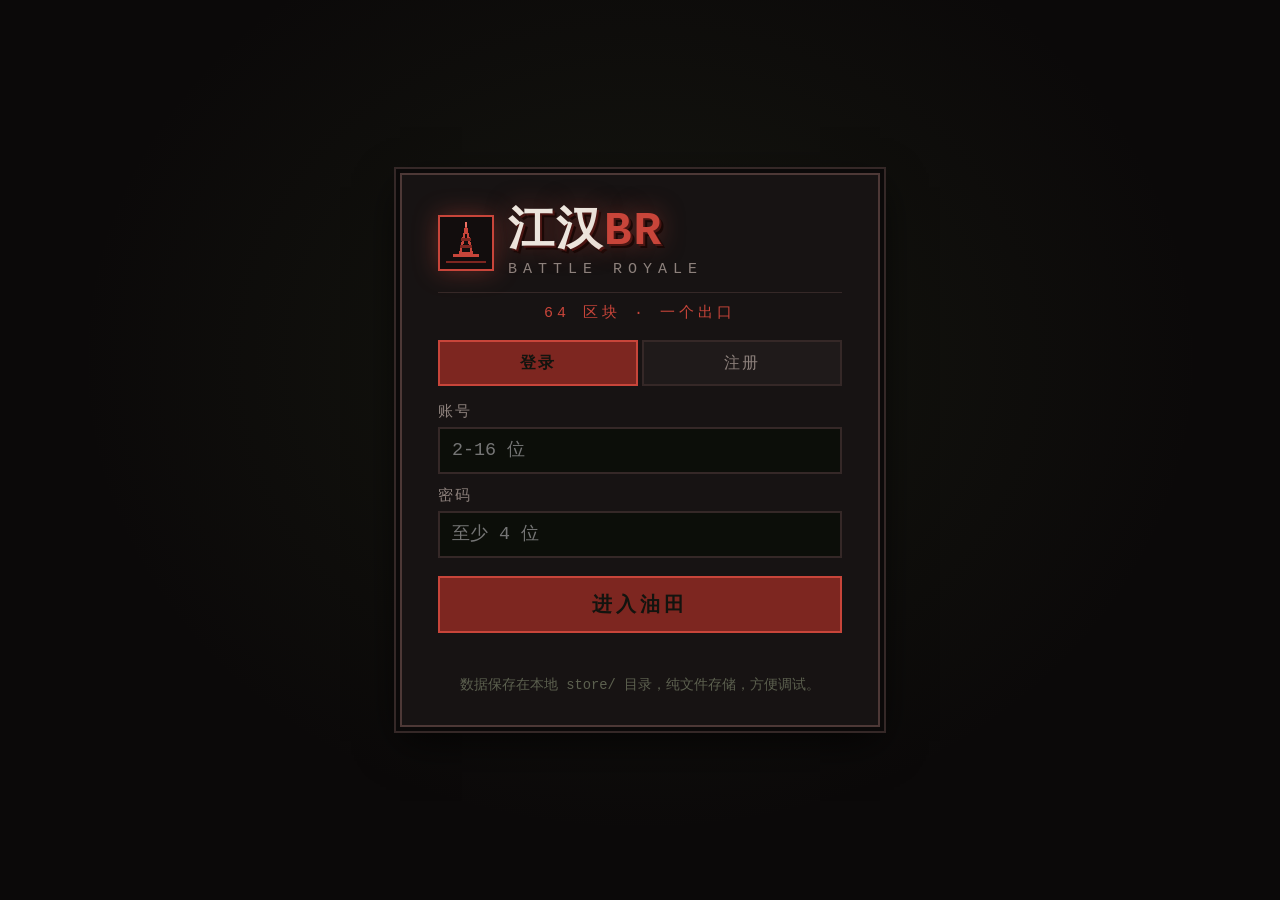
==== public/index.html @ f75feb5f "江汉BR — 网页多人生存游戏 复刻《大逃杀》设定的多人生存游戏，舞台是江汉油田。 64 个区块、137 件物品、80 条配方、53 个称号、20 种敌人。  - 零依赖 Node 后端（仅内置模块）" ====
<!DOCTYPE html>
<html lang="zh-CN">
<head>
<meta charset="utf-8">
<meta name="viewport" content="width=device-width, initial-scale=1, maximum-scale=1, viewport-fit=cover">
<title>江汉BR</title>
<link rel="icon" href="data:image/svg+xml,%3Csvg xmlns='http://www.w3.org/2000/svg' viewBox='0 0 16 16'%3E%3Crect width='16' height='16' fill='%230b0909'/%3E%3Crect x='4' y='4' width='8' height='8' fill='%23c8453a'/%3E%3C/svg%3E">
<link rel="stylesheet" href="style.css?v=20261019w">
</head>
<body>

<!-- ============ 登录 ============ -->
<div id="loginScreen" class="screen">
  <div class="login-box">
    <div class="logo">
      <div class="logo-mark">
        <svg viewBox="0 0 48 48" width="56" height="56" shape-rendering="crispEdges">
          <rect x="0" y="0" width="48" height="48" fill="#120d0d"/>
          <rect x="1" y="1" width="46" height="46" fill="none" stroke="#c8453a" stroke-width="2"/>
          <polygon points="24,10 19,33 29,33" fill="none" stroke="#c8453a" stroke-width="2"/>
          <rect x="20" y="20" width="8" height="2" fill="#7d2620"/>
          <rect x="19" y="26" width="10" height="2" fill="#7d2620"/>
          <rect x="13" y="33" width="22" height="3" fill="#c8453a"/>
          <rect x="23" y="6" width="2" height="4" fill="#ef7264"/>
          <rect x="7" y="39" width="34" height="2" fill="#7d2620"/>
        </svg>
      </div>
      <div class="logo-text">
        <div class="logo-line1">江汉<span class="br">BR</span></div>
        <div class="logo-line2">BATTLE ROYALE</div>
      </div>
    </div>
    <div class="logo-sub">64 区块 · 一个出口</div>

    <div class="tabs">
      <button class="tab active" data-tab="login">登录</button>
      <button class="tab" data-tab="register">注册</button>
    </div>

    <div class="form">
      <label>账号</label>
      <input id="inUser" type="text" maxlength="16" autocomplete="username" placeholder="2-16 位">
      <label>密码</label>
      <input id="inPass" type="password" maxlength="32" autocomplete="current-password" placeholder="至少 4 位">
      <button id="btnAuth" class="btn primary big">进入油田</button>
      <div id="authMsg" class="msg"></div>
    </div>

    <div class="login-foot">
      数据保存在本地 store/ 目录，纯文件存储，方便调试。
    </div>
  </div>
</div>

<!-- ============ 等待开局 / 轮次结束 ============ -->
<div id="waitScreen" class="screen hidden">
  <div class="wait-box">
    <div class="wait-title" id="waitTitle">等待开局</div>
    <div class="wait-sub" id="waitSub"></div>
    <div class="wait-body" id="waitBody"></div>
    <div class="wait-actions" id="waitActions"></div>
  </div>
</div>

<!-- ============ 游戏 ============ -->
<div id="gameScreen" class="screen hidden">
  <header class="topbar">
    <div class="brand">江汉<span class="br">BR</span></div>
    <div class="topstat">
      <span class="round-pill" id="roundPill"><i class="dot"></i><b id="tRound">R0</b> <span id="tLeft">--:--</span></span>
      <span class="weather-pill" id="weatherPill">☀ 晴</span>
      <span class="gold-pill" id="tGold">¥100</span>
      <span>回合 <b id="tTurn">0</b></span>
      <span>击杀 <b id="tKills">0</b></span>
      <span id="tUser" class="dim"></span>
      <button id="btnLogout" class="btn tiny">登出</button>
    </div>
  </header>

  <main class="layout">
    <!-- ========== 左栏：人物 ========== -->
    <aside class="col-left">
      <div class="card">
        <div class="card-title">状态 <span class="lv-badge" id="lvBadge">Lv.1</span> <span id="invTag" class="inv-tag hidden">无敌</span></div>
        <div class="hero-card">
          <div class="hero-stage" id="heroStage"><span class="hs-face" id="heroFace">正常</span></div>
          <div class="hero-meta">
            <div class="vital">
              <div class="vital-label"><span>生命</span><span id="hpTxt">0/0</span></div>
              <div class="bar"><div id="hpBar" class="bar-fill hp"></div></div>
            </div>
            <div class="vital">
              <div class="vital-label"><span>精力</span><span id="epTxt">0/0</span></div>
              <div class="bar"><div id="epBar" class="bar-fill ep"></div></div>
            </div>
            <div class="lv-row">
              <span class="lv-label">经验</span>
              <div class="lv-bar"><div id="lvExpBar"></div></div>
              <span class="lv-txt" id="lvExpTxt">0/40</span>
            </div>
          </div>
        </div>
        <div class="combat-grid">
          <div class="combat-cell"><span>攻击</span><b id="cAtk">0</b></div>
          <div class="combat-cell"><span>防御</span><b id="cDef">0</b></div>
          <div class="combat-cell"><span>命中</span><b id="cHit">0%</b></div>
          <div class="combat-cell"><span>暴击</span><b id="cCrit">0%</b></div>
        </div>
        <div class="wpn-strip">
          <span class="wpn-name" id="wpnName">空手</span>
          <div class="wpn-bar"><div id="wpnDurBar"></div></div>
          <span class="wpn-dur" id="wpnDurTxt">—</span>
          <button id="btnMod" class="btn tiny">改装</button>
        </div>
        <div class="mini-row">
          <span class="host-link" id="hostLink" data-tip="hostages">随行 <b id="hostVal">0</b></span>
          <span>金币 <b id="goldVal">0</b></span>
        </div>
        <div class="status-row">
          <span class="status-tag" id="statusTag">正常</span>
          <span class="status-left" id="statusLeft"></span>
          <span class="status-desc" id="statusDesc"></span>
        </div>
      </div>

      <div class="card">
        <div class="card-title">属性</div>
        <div id="attrList" class="attr-list"></div>
      </div>

      <div class="card">
        <div class="card-title">装备</div>
        <div id="equipList" class="equip-list"></div>
        <div class="equip-foot" id="equipFoot"></div>
      </div>
    </aside>

    <!-- ========== 中栏：地图 ========== -->
    <section class="col-center">
      <div class="map-wrap">
        <canvas id="map" width="800" height="800"></canvas>
        <canvas id="wx" width="800" height="800"></canvas>
        <div id="mapTip" class="map-tip hidden"></div>
        <div id="bossMark" class="boss-mark hidden">BOSS</div>
      </div>
      <div class="zone-bar">
        <div class="zone-head">
          <span id="zRegion" class="region-tag">十号地</span>
          <span id="zName" class="zone-name">十号地</span>
          <span id="zShop" class="shop-tag hidden">商人</span>
          <span id="zSupply" class="supply-tag hidden">空投</span>
          <span id="zDanger" class="danger">危险 1</span>
        </div>
        <div id="zDesc" class="zone-desc"></div>
        <div class="zone-actions">
          <button id="btnExplore" class="btn">探索此地 <em>-3 精力</em></button>
          <button id="btnRest" class="btn">原地休息 <em>+精力 / 有风险</em></button>
          <button id="btnShop" class="btn hidden">商店</button>
          <button id="btnNpc" class="btn hidden">交谈</button>
        </div>
      </div>
    </section>

    <!-- ========== 右栏：交互 ========== -->
    <aside class="col-right">
      <div class="card grow">
        <div class="card-title tabbed">
          <button class="ctab active" data-ctab="log">记录</button>
          <button class="ctab" data-ctab="chat">聊天</button>
          <button class="ctab" data-ctab="rank">排行</button>
        </div>
        <div id="paneLog" class="pane"><div id="logList" class="log-list"></div></div>
        <div id="paneChat" class="pane hidden">
          <div class="chat-tabs">
            <button class="chtab active" data-ch="public">公共</button>
            <button class="chtab" data-ch="zone">区块</button>
            <button class="chtab" data-ch="private">私聊</button>
          </div>
          <div id="chatList" class="chat-list"></div>
          <div class="chat-input">
            <input id="chatText" type="text" maxlength="200" placeholder="说点什么…（@玩家ID 私聊）">
            <button id="btnSend" class="btn tiny">发送</button>
          </div>
        </div>
        <div id="paneRank" class="pane hidden"><div id="rankList" class="rank-list"></div></div>
      </div>

      <div class="bottom-btns">
        <button id="btnBag" class="btn">背包 <em id="bagCount">0/32</em></button>
        <button id="btnCraft" class="btn craft-btn" data-tip="craft">合成<span class="craft-dot hidden" id="craftDot"></span></button>
        <button id="btnAch" class="btn">称号 <em id="achCount">0</em></button>
        <button id="btnTrade" class="btn">交易</button>
      </div>
    </aside>
  </main>
</div>

<!-- ============ 弹窗层 ============ -->
<div id="modal" class="modal hidden">
  <div id="modalBox" class="modal-box"></div>
</div>

<!-- 道具悬浮说明 -->
<div id="fxFlash"></div>
<div id="tip" class="tip hidden"></div>

<script src="pixel.js?v=20261019w"></script>
<script src="app.js?v=20261019w"></script>
</body>
</html>
---- public/style.css ----
:root {
  --bg: #0b0909;
  --bg2: #131010;
  --panel: #171313;
  --panel2: #1f1a1a;
  --line: #352827;
  --line2: #4d3836;
  --text: #e2ddd7;
  --dim: #8d817c;
  --accent: #c8453a;
  --accent2: #7d2620;
  --accent3: #ef7264;
  --hp: #c0392b;
  --ep: #4a7a9c;
  --good: #6fa84f;
  --bad: #e2604f;
  --warn: #d9714a;
}

* { box-sizing: border-box; margin: 0; padding: 0; }

html, body {
  height: 100%;
  background: var(--bg);
  color: var(--text);
  font-family: "Courier New", "SimHei", "Microsoft YaHei", monospace;
  font-size: clamp(17.3px, 1.232vw, 24px);
  overflow: hidden;
}

body {
  background-image:
    repeating-linear-gradient(0deg, rgba(255,255,255,0.018) 0 1px, transparent 1px 3px);
}

.hidden { display: none !important; }
.dim { color: var(--dim); }

/* ============ 登录 ============ */
.screen { position: fixed; inset: 0; }

#loginScreen {
  display: flex;
  align-items: center;
  justify-content: center;
  background:
    radial-gradient(ellipse at 50% 40%, rgba(90,110,60,0.13), transparent 62%),
    var(--bg);
}

.login-box {
  width: 440px;
  padding: 30px 32px 24px;
  background: var(--panel);
  border: 2px solid var(--line2);
  box-shadow: 0 0 0 4px var(--bg), 0 0 0 6px var(--line), 0 14px 40px rgba(0,0,0,0.7);
}

.logo { display: flex; align-items: center; gap: 14px; margin-bottom: 4px; }
.logo-mark { flex: 0 0 56px; line-height: 0; filter: drop-shadow(0 0 12px rgba(200,69,58,0.4)); }
.logo-text { flex: 1; min-width: 0; }
.logo-line1 {
  font-size: clamp(46px, 3.286vw, 64px); font-weight: 900; letter-spacing: 2px; line-height: 1.02;
  color: #ece5dd;
  text-shadow: 2px 2px 0 #4a1512, 4px 4px 0 #1a0806, 0 0 24px rgba(200,69,58,0.5);
}
.logo-line1 .br { color: var(--accent); }
.logo-line2 {
  font-size: clamp(13.8px, 0.986vw, 19px); letter-spacing: 5px; color: var(--dim); margin-top: 5px;
}
.logo-sub {
  font-size: clamp(13.8px, 0.986vw, 19px); letter-spacing: 3px; color: var(--accent); margin: 14px 0 18px;
  border-top: 1px solid var(--line); padding-top: 10px; text-align: center;
}
.brand .br { color: var(--accent); }

.tabs { display: flex; gap: 4px; margin-bottom: 16px; }
.tab {
  flex: 1; padding: 8px; background: var(--panel2); color: var(--dim);
  border: 2px solid var(--line); cursor: pointer; font-family: inherit; font-size: clamp(16.1px, 1.150vw, 22px);
  letter-spacing: 2px;
}
.tab.active { background: var(--accent2); color: #12140f; border-color: var(--accent); font-weight: bold; }

.form label {
  display: block; font-size: clamp(14.4px, 1.027vw, 20px); color: var(--dim); margin: 10px 0 5px; letter-spacing: 2px;
}
.form input {
  width: 100%; padding: 9px 10px; background: #0c0e09; color: var(--text);
  border: 2px solid var(--line); font-family: inherit; font-size: clamp(17.3px, 1.232vw, 24px); outline: none;
}
.form input:focus { border-color: var(--accent); }

.msg { min-height: 18px; font-size: clamp(15px, 1.068vw, 21px); margin-top: 10px; color: var(--bad); }
.msg.ok { color: var(--good); }

.login-foot {
  margin-top: 14px; font-size: clamp(13.8px, 0.986vw, 19px); color: #5c604f; text-align: center; line-height: 1.6;
}

/* ============ 按钮 ============ */
.btn {
  padding: 7px 12px;
  background: var(--panel2);
  color: var(--text);
  border: 2px solid var(--line2);
  font-family: inherit; font-size: clamp(16.1px, 1.150vw, 22px); cursor: pointer;
  letter-spacing: 1px;
  transition: none;
  position: relative;
}
.btn:hover:not(:disabled) { background: var(--line); border-color: var(--accent); color: #fff; }
.btn:active:not(:disabled) { transform: translate(1px, 1px); }
.btn:disabled { opacity: 0.35; cursor: not-allowed; }
.btn em { font-style: normal; font-size: clamp(13.8px, 0.986vw, 19px); color: var(--dim); margin-left: 4px; }
.btn.primary { background: var(--accent2); border-color: var(--accent); color: #12140f; font-weight: bold; }
.btn.primary:hover:not(:disabled) { background: var(--accent); color: #12140f; }
.btn.big { width: 100%; padding: 11px; margin-top: 18px; font-size: clamp(18.4px, 1.314vw, 26px); letter-spacing: 3px; }
.btn.tiny { padding: 3px 8px; font-size: clamp(14.4px, 1.027vw, 20px); }
.btn.danger { border-color: #6b2f22; color: #d98b76; }
.btn.danger:hover:not(:disabled) { background: #4a2018; border-color: var(--bad); }

/* ============ 主界面 ============ */
#gameScreen { display: flex; flex-direction: column; }

.topbar {
  height: 42px; flex: 0 0 42px;
  display: flex; align-items: center; justify-content: space-between;
  padding: 0 14px;
  background: var(--panel);
  border-bottom: 2px solid var(--line);
}
.brand { font-size: clamp(18.4px, 1.314vw, 26px); letter-spacing: 4px; color: var(--accent); font-weight: bold; }
.brand span { color: var(--dim); font-size: clamp(14.4px, 1.027vw, 20px); letter-spacing: 2px; }
.topstat { display: flex; align-items: center; gap: 16px; font-size: clamp(15px, 1.068vw, 21px); color: var(--dim); }
.topstat b { color: var(--text); }

.layout {
  flex: 1; display: flex; gap: 12px; padding: 12px; overflow: hidden;
  min-height: 0; justify-content: center;
}

/* 地图 */
.col-map { display: flex; flex-direction: column; gap: 10px; min-width: 0; }
.map-wrap { position: relative; }
#map {
  display: block;
  width: min(640px, calc(100vh - 210px));
  height: min(640px, calc(100vh - 210px));
  image-rendering: pixelated;
  border: 2px solid var(--line2);
  background: #0a0c07;
  cursor: crosshair;
  box-shadow: 0 0 0 3px var(--bg), 0 0 0 5px var(--line);
}

.map-tip {
  position: absolute; pointer-events: none;
  background: #0a0c07; border: 1px solid var(--accent);
  padding: 3px 7px; font-size: clamp(14.4px, 1.027vw, 20px); color: var(--accent);
  white-space: nowrap; z-index: 5;
}

.zone-bar {
  background: var(--panel); border: 2px solid var(--line); padding: 10px 12px;
  max-width: 640px;
}
.zone-head { display: flex; align-items: center; gap: 10px; }
.region-tag {
  font-size: clamp(13.8px, 0.986vw, 19px); padding: 2px 7px; background: var(--line); color: var(--text);
  letter-spacing: 1px;
}
.zone-name { font-size: clamp(19.5px, 1.396vw, 27px); font-weight: bold; letter-spacing: 2px; color: var(--accent); }
.danger { margin-left: auto; font-size: clamp(14.4px, 1.027vw, 20px); color: var(--bad); letter-spacing: 1px; }
.zone-desc { font-size: clamp(15px, 1.068vw, 21px); color: var(--dim); line-height: 1.7; margin: 8px 0 10px; }
.zone-actions { display: flex; gap: 8px; }

/* 右栏 */
.col-char {
  flex: 0 0 412px; min-width: 360px; max-width: 412px;
  display: flex; flex-direction: column; gap: 8px;
  overflow-y: auto;
}

.card {
  background: var(--panel); border: 2px solid var(--line); padding: 9px 11px;
}
.card.grow { flex: 1; min-height: 100px; display: flex; flex-direction: column; }
.card-title {
  font-size: clamp(14.4px, 1.027vw, 20px); letter-spacing: 3px; color: var(--accent2);
  border-bottom: 1px dashed var(--line); padding-bottom: 5px; margin-bottom: 8px;
}

.vital { margin-bottom: 7px; }
.vital-label { display: flex; justify-content: space-between; font-size: clamp(14.4px, 1.027vw, 20px); color: var(--dim); margin-bottom: 3px; }
.bar { height: 12px; background: #0a0c07; border: 1px solid var(--line); position: relative; }
.bar-fill { height: 100%; width: 0%; transition: width 0.18s steps(6); }
.bar-fill.hp { background: repeating-linear-gradient(90deg, var(--hp) 0 6px, #8c3123 6px 8px); }
.bar-fill.ep { background: repeating-linear-gradient(90deg, var(--ep) 0 6px, #2d5f7a 6px 8px); }

.mini-row { display: flex; gap: 16px; font-size: clamp(14.4px, 1.027vw, 20px); color: var(--dim); margin-top: 6px; }
.mini-row b { color: var(--text); }

.attr-list { display: flex; flex-direction: column; gap: 5px; }
.attr-row { display: flex; align-items: center; gap: 8px; font-size: clamp(15px, 1.068vw, 21px); }
.attr-name { width: 34px; color: var(--dim); }
.attr-num { width: 30px; text-align: right; color: var(--accent); font-weight: bold; }
.attr-track { flex: 1; height: 6px; background: #0a0c07; border: 1px solid var(--line); }
.attr-fill { height: 100%; background: var(--good); width: 0%; }
.attr-row.maxed .attr-fill { background: var(--accent); }
.attr-row.maxed .attr-num { color: var(--accent); text-shadow: 0 0 6px rgba(212,163,64,0.6); }
.attr-buff { font-size: clamp(13.8px, 0.986vw, 19px); color: var(--good); width: 26px; }

.hint { font-size: clamp(13.8px, 0.986vw, 19px); color: #5c604f; margin-top: 8px; line-height: 1.5; }

.equip-list { display: grid; grid-template-columns: 1fr 1fr; gap: 4px; }
.equip-slot {
  display: flex; justify-content: space-between; font-size: clamp(14.4px, 1.027vw, 20px);
  padding: 3px 6px; background: var(--panel2); border: 1px solid var(--line);
  color: var(--dim); cursor: pointer;
}
.equip-slot:hover { border-color: var(--accent2); }
.equip-slot.filled { color: var(--text); }
.equip-slot b { color: var(--accent); font-weight: normal; }

.log-list { flex: 1; overflow-y: auto; font-size: clamp(15px, 1.068vw, 21px); line-height: 1.65; }
.log-item { padding: 2px 0; border-bottom: 1px dotted #262b20; color: #a9a49c; }
.log-item.good { color: var(--good); }
.log-item.bad { color: var(--bad); }
.log-item.warn { color: var(--warn); }
.log-item.sys { color: var(--accent3); }
.log-item.move { color: #b9c0b2; }
.log-item.flavor { color: #8f948a; font-style: italic; }

.bottom-btns { display: flex; gap: 8px; }
.bottom-btns .btn { flex: 1; padding: 10px; }

/* ============ 弹窗 ============ */
.modal {
  position: fixed; inset: 0; z-index: 100;
  background: rgba(5,7,4,0.55);
  /* 垂直位置由 openModal 算一次 margin-top 定死（视觉居中），
     内容变高时盒子只往下长、不重排，双击才不会点空 */
  display: flex; align-items: flex-start; justify-content: center;
  padding: 0 20px 24px;
  overflow-y: auto;
}
.modal-box {
  background: var(--panel);
  border: 2px solid var(--line2);
  box-shadow: 0 0 0 4px var(--bg), 0 0 0 6px var(--line), 0 18px 50px rgba(0,0,0,0.85);
  width: 100%; max-width: 560px; max-height: 88vh;
  display: flex; flex-direction: column;
}
.modal-box.wide { max-width: 760px; }
.modal-box.mid { max-width: 660px; }

.m-head {
  padding: 12px 16px; border-bottom: 2px solid var(--line);
  display: flex; align-items: center; justify-content: space-between;
  background: var(--panel2);
}
.m-title { font-size: clamp(18.4px, 1.314vw, 26px); letter-spacing: 3px; color: var(--accent); font-weight: bold; }
.m-close { background: none; border: none; color: var(--dim); font-size: clamp(24.2px, 1.725vw, 34px); cursor: pointer; font-family: inherit; line-height: 1; }
.m-close:hover { color: var(--bad); }

.m-body { padding: 12px 14px; overflow-y: auto; }
.m-foot { padding: 12px 16px; border-top: 2px solid var(--line); display: flex; gap: 8px; flex-wrap: wrap; }
.m-foot .btn { flex: 1; min-width: 100px; }

/* 遭遇 */
.enc-name { font-size: clamp(21.8px, 1.561vw, 30px); color: var(--bad); letter-spacing: 2px; margin-bottom: 4px; }
.enc-meta { font-size: clamp(14.4px, 1.027vw, 20px); color: var(--dim); margin-bottom: 12px; }
.enc-text { font-size: clamp(16.1px, 1.150vw, 22px); line-height: 1.85; color: var(--text); margin-bottom: 14px; }
.enc-stats { display: flex; gap: 18px; font-size: clamp(15px, 1.068vw, 21px); color: var(--dim); margin-bottom: 14px; }
.enc-stats b { color: var(--text); }
.enc-foe { font-size: clamp(14.4px, 1.027vw, 20px); color: var(--dim); margin: -8px 0 12px; }
.enc-foe b { color: var(--warn); font-weight: normal; }

/* 战斗 */
.battle-grid { display: grid; grid-template-columns: 1fr 1fr; gap: 12px; margin-bottom: 14px; }
.fighter { background: #0a0c07; border: 1px solid var(--line); padding: 10px; }
.fighter-name { font-size: clamp(16.1px, 1.150vw, 22px); color: var(--accent); margin-bottom: 6px; letter-spacing: 1px; }
.fighter-name.enemy { color: var(--bad); }
.battle-log {
  height: 130px; overflow-y: auto; background: #0a0c07; border: 1px solid var(--line);
  padding: 8px 10px; font-size: clamp(15px, 1.068vw, 21px); line-height: 1.75; margin-bottom: 14px;
}
.battle-log div { color: var(--dim); }
.battle-log div:last-child { color: var(--text); }

/* 背包 */
.bag-head { display: flex; align-items: center; gap: 12px; flex-wrap: wrap; font-size: clamp(15px, 1.068vw, 21px); color: var(--dim); margin-bottom: 10px; }
.bag-head > span:nth-child(2) { flex: 1; min-width: 0; }
.bag-head .btn { flex: 0 0 auto; }
.bag-grid { display: grid; grid-template-columns: repeat(auto-fill, minmax(118px, 1fr)); gap: 6px; }
.bag-cell {
  background: #0a0c07; border: 1px solid var(--line); padding: 6px 7px;
  min-height: 58px; cursor: pointer; position: relative; overflow: hidden;
}
.bag-cell:hover { border-color: var(--accent); background: #14170f; }
.bag-cell .cn { font-size: clamp(15px, 1.068vw, 21px); color: var(--text); line-height: 1.35; }
.bag-cell .cc { position: absolute; right: 4px; bottom: 3px; font-size: clamp(13.8px, 0.986vw, 19px); color: var(--accent); }
.bag-cell .cs { position: absolute; left: 4px; bottom: 3px; font-size: clamp(12.6px, 0.904vw, 18px); color: #5c604f; }
.bag-cell.rar5 { border-color: #8a6a20; }
.bag-cell.rar5 .cn { color: var(--accent); }
.bag-cell.empty {
  background: #0c0e09; border-color: #232820; cursor: default;
}
.bag-cell.empty:hover { border-color: #232820; background: #0c0e09; }

/* 可升级提示：背包里比身上那件强的武器/防具，右上角闪绿点 */
.bag-cell .up-dot {
  position: absolute; top: 4px; right: 4px; width: 11px; height: 11px;
  border-radius: 50%; background: #7ce04f;
  border: 1px solid #c8f0a8;
  box-shadow: 0 0 7px #6fd04a, 0 0 14px rgba(111,208,74,0.55);
  animation: upBlink 1.1s ease-in-out infinite;
  pointer-events: none; z-index: 2;
}
@keyframes upBlink {
  0%, 100% { opacity: 1; transform: scale(1); }
  50% { opacity: 0.25; transform: scale(0.75); }
}

/* 道具详情里的「实际效果」：换算成当前血量/属性下的真实增减 */
.item-real {
  margin: 6px 0 2px; padding: 6px 8px;
  background: #0d1008; border: 1px solid var(--line); border-left: 3px solid var(--good);
  font-size: clamp(14.4px, 1.027vw, 20px); line-height: 1.5;
}
.item-real .ir-head { color: #8fbf6a; letter-spacing: 2px; margin-bottom: 4px; }
.item-real span { display: block; color: var(--text); }
.item-real b { font-weight: normal; }
.item-real b.up, .item-real em.up { color: var(--good); }
.item-real b.down, .item-real em.down { color: var(--bad); }
.item-real b.flat, .item-real em.flat { color: var(--dim); }
.item-real em { font-style: normal; margin-left: 6px; }
.item-real i { font-style: normal; color: var(--warn); margin-left: 6px; }

.item-detail { margin-top: 10px; padding: 8px 10px; background: #0a0c07; border: 1px solid var(--line); font-size: clamp(15px, 1.068vw, 21px); line-height: 1.6; }
/* 详情区必须预留固定高度：不预留的话，第一次点击让弹窗变高、居中的弹窗整体上移，
   第二下就点到别的格子上了——这就是「双击装备/使用没反应」的真凶 */
#itemDetail { min-height: 0; }
.item-hint {
  height: 120px; display: flex; align-items: center; justify-content: center;
  color: #6f7568; letter-spacing: 2px;
  font-size: clamp(14.4px, 1.027vw, 20px);
  border: 1px dashed #2a3024;
}
.item-detail .t { color: var(--accent); font-size: clamp(17.3px, 1.232vw, 24px); margin-bottom: 6px; letter-spacing: 1px; }
.item-detail .d { color: var(--dim); margin-bottom: 8px; }
.item-actions { display: flex; gap: 6px; flex-wrap: wrap; margin-top: 8px; }

/* 合成 */
.recipe {
  display: flex; align-items: center; gap: 10px; padding: 9px 10px;
  background: #0a0c07; border: 1px solid var(--line); margin-bottom: 6px;
}
.recipe:hover { border-color: var(--line2); }
.recipe .rname { font-size: clamp(15.5px, 1.109vw, 22px); color: var(--text); width: 120px; flex: 0 0 120px; }
.recipe .rmat { flex: 1; font-size: clamp(14.4px, 1.027vw, 20px); color: var(--dim); line-height: 1.5; }
.recipe .rmat span.miss { color: var(--bad); }
.recipe .rmat span.have { color: var(--good); }
.recipe .rrate { font-size: clamp(14.4px, 1.027vw, 20px); width: 52px; text-align: right; color: var(--accent); }
.recipe .btn { padding: 4px 9px; font-size: clamp(14.4px, 1.027vw, 20px); }
.cat-tabs { display: flex; gap: 4px; flex-wrap: wrap; margin-bottom: 10px; }
.cat-tab { padding: 4px 10px; font-size: clamp(14.4px, 1.027vw, 20px); background: var(--panel2); border: 1px solid var(--line); color: var(--dim); cursor: pointer; font-family: inherit; }
.cat-tab.active { background: var(--accent2); color: #12140f; border-color: var(--accent); }

/* 死亡 */
.dead-title { font-size: clamp(32.2px, 2.300vw, 45px); letter-spacing: 8px; color: var(--bad); text-align: center; margin: 10px 0 18px; text-shadow: 3px 3px 0 #000; }
.dead-text { font-size: clamp(16.1px, 1.150vw, 22px); line-height: 2; color: var(--dim); text-align: center; margin-bottom: 20px; }
.dead-stats { display: flex; justify-content: center; gap: 26px; font-size: clamp(15px, 1.068vw, 21px); color: var(--dim); margin-bottom: 20px; }
.dead-stats b { color: var(--accent); font-size: clamp(21.8px, 1.561vw, 30px); display: block; text-align: center; }

/* 提示 */
.toast {
  position: fixed; left: 50%; bottom: 40px; transform: translateX(-50%);
  background: #0a0c07; border: 2px solid var(--accent); color: var(--accent);
  padding: 9px 20px; font-size: clamp(15.5px, 1.109vw, 22px); z-index: 200; letter-spacing: 1px;
  animation: toastIn 0.15s ease-out;
  max-width: 80vw; text-align: center;
}
@keyframes toastIn { from { opacity: 0; transform: translate(-50%, 8px); } to { opacity: 1; transform: translate(-50%, 0); } }

/* 滚动条 */
::-webkit-scrollbar { width: 8px; height: 8px; }
::-webkit-scrollbar-track { background: #0a0c07; }
::-webkit-scrollbar-thumb { background: var(--line); }
::-webkit-scrollbar-thumb:hover { background: var(--line2); }

@media (max-width: 1100px) {
  .layout { flex-direction: column; overflow-y: auto; }
  .col-char { max-width: none; }
  #map { width: 100%; height: auto; }
}

/* ============ 等待 / 结算界面 ============ */
.wait-box {
  width: 520px; max-width: 92vw;
  margin: auto; padding: 30px;
  background: var(--panel); border: 2px solid var(--line2);
  box-shadow: 0 0 0 4px var(--bg), 0 0 0 6px var(--line), 0 18px 50px rgba(0,0,0,0.8);
}
#waitScreen { display: flex; align-items: center; justify-content: center; background: radial-gradient(ellipse at 50% 40%, rgba(90,110,60,0.13), transparent 62%), var(--bg); }
.wait-title { font-size: clamp(26.5px, 1.889vw, 37px); letter-spacing: 6px; color: var(--accent); text-align: center; margin-bottom: 10px; }
.wait-sub { font-size: clamp(15px, 1.068vw, 21px); color: var(--dim); text-align: center; line-height: 1.8; margin-bottom: 20px; }
.wait-body { font-size: clamp(16.1px, 1.150vw, 22px); line-height: 1.9; color: var(--text); margin-bottom: 22px; }
.wait-actions { display: flex; gap: 10px; flex-wrap: wrap; }
.wait-actions .btn { flex: 1; min-width: 140px; padding: 11px; }

/* ============ 顶栏扩展 ============ */
.round-pill, .gold-pill {
  padding: 2px 9px; border: 1px solid var(--line2); font-size: clamp(14.4px, 1.027vw, 20px);
  display: inline-flex; align-items: center; gap: 5px;
}
.round-pill .dot { width: 7px; height: 7px; background: var(--good); display: inline-block; }
.round-pill.ext .dot { background: var(--accent); animation: blink 1s infinite; }
.round-pill.ended .dot { background: var(--bad); }
@keyframes blink { 50% { opacity: 0.25; } }
.gold-pill { color: var(--accent); border-color: var(--accent2); font-weight: bold; letter-spacing: 1px; }

/* ============ 区块标签 ============ */
.shop-tag {
  font-size: clamp(13.8px, 0.986vw, 19px); padding: 2px 7px; background: #2d3a22; color: #a8c98a;
  border: 1px solid #4a5f38; letter-spacing: 1px;
}
.inv-tag {
  font-size: clamp(13.8px, 0.986vw, 19px); padding: 1px 6px; background: #1d2f3d; color: #6fa8d6;
  border: 1px solid #2d5f7a; margin-left: 8px; letter-spacing: 1px;
}

/* ============ 卡片内 tab ============ */
.card-title.tabbed {
  display: flex; gap: 2px; border-bottom: 1px dashed var(--line);
  padding-bottom: 0; margin-bottom: 8px;
}
.ctab {
  background: none; border: none; color: var(--dim); font-family: inherit;
  font-size: clamp(14.4px, 1.027vw, 20px); letter-spacing: 2px; padding: 4px 9px; cursor: pointer;
  border-bottom: 2px solid transparent;
}
.ctab.active { color: var(--accent); border-bottom-color: var(--accent); }
.pane { flex: 1; min-height: 0; display: flex; flex-direction: column; }

/* ============ 聊天 ============ */
.chat-tabs { display: flex; gap: 3px; margin-bottom: 6px; }
.chtab {
  flex: 1; background: var(--panel2); border: 1px solid var(--line); color: var(--dim);
  font-family: inherit; font-size: clamp(13.8px, 0.986vw, 19px); padding: 3px; cursor: pointer; letter-spacing: 1px;
}
.chtab.active { background: var(--accent2); color: #12140f; border-color: var(--accent); font-weight: bold; }
.chat-list { flex: 1; overflow-y: auto; font-size: clamp(15px, 1.068vw, 21px); line-height: 1.6; min-height: 60px; }
.chat-line { padding: 2px 0; border-bottom: 1px dotted #22261c; word-break: break-all; }
.chat-line .who { color: var(--accent); }
.chat-line.mine .who { color: var(--good); }
.chat-line.sys { color: var(--accent2); font-style: italic; }
.chat-line.gm { color: #c98ad6; }
.chat-line.death { color: var(--bad); }
.chat-line.win { color: var(--accent); font-weight: bold; }
.chat-line .pv { color: #6fa8d6; font-size: clamp(13.8px, 0.986vw, 19px); }
.chat-input { display: flex; gap: 4px; margin-top: 6px; }
.chat-input input {
  flex: 1; background: #0a0c07; border: 1px solid var(--line); color: var(--text);
  font-family: inherit; font-size: clamp(15px, 1.068vw, 21px); padding: 5px 7px; outline: none;
}
.chat-input input:focus { border-color: var(--accent); }

/* ============ 排行 ============ */
.rank-list { flex: 1; overflow-y: auto; font-size: clamp(15px, 1.068vw, 21px); }
.rank-row {
  display: flex; align-items: center; gap: 7px; padding: 4px 2px;
  border-bottom: 1px dotted #22261c;
}
.rank-row .no { width: 18px; flex: 0 0 18px; color: var(--dim); }
/* 历史榜的 #轮次 有两个字符，18px 装不下会压到名字上 */
.rank-row .no.hist { width: auto; flex: 0 0 auto; min-width: 42px; }
.rank-row .nm { flex: 1; color: var(--text); }
.rank-row .kd { color: var(--accent); font-size: clamp(14.4px, 1.027vw, 20px); }
.rank-row.me { background: #1c2118; }
/* 出局的玩家压暗，但不划名字 —— 死了的高杀玩家照样可能是 MVP，划线像在否定战绩 */
.rank-row.out .nm { color: #8a8a76; }
.rank-row.out .nm::after {
  content: ' 出局'; font-size: 0.78em; color: #6a6a58; letter-spacing: 1px;
}

/* ============ BOSS 标记 ============ */
.boss-mark {
  position: absolute; left: 4px; top: 4px;
  background: #4a1a14; border: 1px solid var(--bad); color: #e88a72;
  font-size: clamp(13.8px, 0.986vw, 19px); padding: 1px 6px; letter-spacing: 2px;
  animation: blink 1.6s infinite;
}

/* ============ 商店 ============ */
.shop-grid { display: grid; grid-template-columns: 1fr 1fr; gap: 6px; }
.shop-item {
  display: flex; align-items: center; gap: 8px; padding: 8px 10px;
  background: #0a0c07; border: 1px solid var(--line);
}
.shop-item:hover { border-color: var(--line2); }
.shop-item .si-name { flex: 1; font-size: clamp(15.5px, 1.109vw, 22px); }
.shop-item .si-price { color: var(--accent); font-size: clamp(15px, 1.068vw, 21px); width: 56px; text-align: right; }
.shop-item button { padding: 3px 9px; font-size: clamp(14.4px, 1.027vw, 20px); }
.shop-bar {
  display: flex; justify-content: space-between; align-items: center;
  padding: 8px 10px; background: var(--panel2); border: 1px solid var(--line); margin-bottom: 10px;
  font-size: clamp(15px, 1.068vw, 21px);
}
.shop-bar b { color: var(--accent); font-size: clamp(18.4px, 1.314vw, 26px); }

/* ============ 交易 ============ */
.trade-cols { display: grid; grid-template-columns: 1fr 1fr; gap: 10px; }
.trade-col { background: #0a0c07; border: 1px solid var(--line); padding: 8px; }
.trade-col h4 { font-size: clamp(14.4px, 1.027vw, 20px); color: var(--accent2); letter-spacing: 2px; margin-bottom: 6px; font-weight: normal; }
.trade-pick { max-height: 150px; overflow-y: auto; font-size: clamp(15px, 1.068vw, 21px); }
.trade-pick div { padding: 2px 4px; cursor: pointer; display: flex; justify-content: space-between; }
.trade-pick div:hover { background: #14170f; }
.trade-pick div.on { background: #2a3220; color: var(--accent); }
.trade-sum { font-size: clamp(14.4px, 1.027vw, 20px); color: var(--dim); margin-top: 6px; line-height: 1.6; }

/* ============ 成就 ============ */
.ach-grid { display: grid; grid-template-columns: repeat(auto-fill, minmax(150px, 1fr)); gap: 8px; }
.ach-cat {
  display: flex; align-items: center; justify-content: space-between;
  margin: 14px 0 8px; padding-bottom: 4px;
  border-bottom: 1px solid var(--line);
  font-size: clamp(15.5px, 1.109vw, 22px); color: var(--accent); letter-spacing: 3px;
}
.ach-cat:first-of-type { margin-top: 4px; }
.ach-cat em { font-style: normal; font-size: clamp(13.8px, 0.986vw, 19px); color: var(--dim); letter-spacing: 1px; }
.ach-item {
  background: #0a0c07; border: 1px solid var(--line); padding: 10px;
  display: flex; gap: 9px; align-items: flex-start; opacity: 0.45;
}
.ach-item.on { opacity: 1; border-color: var(--accent2); }
.ach-icon {
  width: 30px; height: 30px; flex: 0 0 30px; display: flex; align-items: center; justify-content: center;
  background: var(--panel2); border: 1px solid var(--line2); font-size: clamp(18.4px, 1.314vw, 26px); color: var(--dim);
}
.ach-item.on .ach-icon { color: #12140f; background: var(--accent); border-color: var(--accent); font-weight: bold; }
.ach-name { font-size: clamp(15.5px, 1.109vw, 22px); color: var(--text); letter-spacing: 1px; }
.ach-item.on .ach-name { color: var(--accent); }
.ach-desc { font-size: clamp(13.8px, 0.986vw, 19px); color: var(--dim); line-height: 1.5; margin-top: 3px; }
.ach-hint { font-size: clamp(13.8px, 0.986vw, 19px); color: #5c604f; margin-top: 4px; }

/* ============ 首页称号 ============ */
.title-show { display: flex; flex-wrap: wrap; gap: 5px; justify-content: center; margin-top: 8px; }
.title-chip {
  font-size: clamp(13.8px, 0.986vw, 19px); padding: 2px 7px; background: #2a2410; color: var(--accent);
  border: 1px solid var(--accent2); letter-spacing: 1px;
}

/* ============ 状态 ============ */
.status-row {
  display: flex; align-items: center; gap: 7px; margin-top: 7px;
  padding-top: 7px; border-top: 1px dashed var(--line); font-size: clamp(14.4px, 1.027vw, 20px);
}
.status-tag {
  padding: 1px 8px; border: 1px solid var(--line2); letter-spacing: 1px;
  color: var(--dim); background: #0a0c07; white-space: nowrap;
}
.status-tag.on { border-color: currentColor; }
.status-left { color: var(--dim); font-size: clamp(13.8px, 0.986vw, 19px); white-space: nowrap; }
.status-desc { color: #5c604f; font-size: clamp(13.8px, 0.986vw, 19px); overflow: hidden; text-overflow: ellipsis; white-space: nowrap; }

/* 药丸选择 */
.pill-row { display: flex; gap: 14px; justify-content: center; margin: 18px 0 8px; }
.pill-btn {
  width: 110px; height: 110px; border-radius: 50%; border: 3px solid;
  display: flex; flex-direction: column; align-items: center; justify-content: center;
  cursor: pointer; font-family: inherit; background: #0a0c07; gap: 4px;
}
.pill-btn.red { border-color: #8c3123; color: #d98b76; }
.pill-btn.red:hover { background: #2a1210; border-color: #c0563f; box-shadow: 0 0 18px rgba(192,86,63,0.35); }
.pill-btn.blue { border-color: #2d5f7a; color: #6fa8d6; }
.pill-btn.blue:hover { background: #10202a; border-color: #3b7ea1; box-shadow: 0 0 18px rgba(59,126,161,0.35); }
.pill-btn b { font-size: clamp(18.4px, 1.314vw, 26px); letter-spacing: 2px; }
.pill-btn span { font-size: clamp(13.8px, 0.986vw, 19px); opacity: 0.7; }

.quiz-q { font-size: clamp(17.3px, 1.232vw, 24px); color: var(--text); line-height: 1.8; margin: 14px 0; }
.quiz-opts { display: flex; flex-direction: column; gap: 7px; }
.quiz-opt {
  padding: 10px 14px; background: #0a0c07; border: 2px solid var(--line);
  color: var(--text); font-family: inherit; font-size: clamp(16.1px, 1.150vw, 22px); cursor: pointer; text-align: left;
}
.quiz-opt:hover { border-color: var(--accent); background: #14170f; }
.quiz-opt b { color: var(--accent); margin-right: 10px; }

.effect-list { display: flex; flex-direction: column; gap: 6px; margin: 14px 0; }
.effect-row {
  display: flex; justify-content: space-between; padding: 8px 12px;
  background: #0a0c07; border: 1px solid var(--line); font-size: clamp(16.1px, 1.150vw, 22px);
}
.effect-row.up { border-color: #3f5a2c; color: var(--good); }
.effect-row.down { border-color: #6b2f22; color: var(--bad); }

/* 胜利 */
.win-title {
  font-size: clamp(32.2px, 2.300vw, 45px); letter-spacing: 8px; color: var(--accent); text-align: center;
  margin: 8px 0 16px; text-shadow: 3px 3px 0 #000;
}
.win-text { font-size: clamp(16.1px, 1.150vw, 22px); line-height: 2; color: var(--text); text-align: center; margin-bottom: 18px; }

/* ============ 战斗数值 ============ */
.combat-grid {
  display: grid; grid-template-columns: repeat(4, 1fr); gap: 4px; margin: 8px 0 6px;
}
.combat-cell {
  background: #0a0c07; border: 1px solid var(--line);
  padding: 4px 2px; text-align: center; line-height: 1.25;
}
.combat-cell span { display: block; font-size: clamp(13.2px, 0.945vw, 18px); color: var(--dim); letter-spacing: 1px; }
.combat-cell b { font-size: clamp(17.3px, 1.232vw, 24px); color: var(--accent); font-weight: bold; }
.combat-cell.hi b { color: var(--good); }
.combat-cell.low b { color: var(--bad); }

/* 属性行右侧效果 */
.attr-effect {
  width: 58px; flex: 0 0 58px; text-align: right;
  font-size: clamp(13.8px, 0.986vw, 19px); color: #7d8a6c; white-space: nowrap; overflow: hidden;
}
.attr-num.up { color: var(--good); }
.attr-num.down { color: var(--bad); }

/* 装备合计 */
.equip-foot {
  margin-top: 7px; padding-top: 6px; border-top: 1px dashed var(--line);
  font-size: clamp(13.8px, 0.986vw, 19px); color: var(--dim);
  display: flex; justify-content: space-between; gap: 8px;
}
.equip-foot b { color: var(--accent); }

/* ============ 道具悬浮说明 ============ */
.tip {
  position: fixed; z-index: 400; pointer-events: none;
  background: #0b0e08; border: 1px solid var(--accent2);
  padding: 10px 12px; width: max-content; max-width: 300px;
  font-size: clamp(15px, 1.068vw, 21px); line-height: 1.65; color: var(--text);
  overflow-wrap: anywhere; word-break: break-word;
  box-shadow: 0 0 0 1px #000, 0 8px 26px rgba(0,0,0,0.85);
}
.tip-name {
  font-size: clamp(16.1px, 1.150vw, 22px); color: var(--accent); letter-spacing: 1px;
  display: flex; align-items: baseline; gap: 6px; margin-bottom: 4px;
}
.tip-type {
  font-size: clamp(13.2px, 0.945vw, 18px); color: var(--dim); border: 1px solid var(--line);
  padding: 0 5px; letter-spacing: 1px;
}
.tip-desc { color: #9a9a86; font-size: clamp(14.4px, 1.027vw, 20px); line-height: 1.6; margin-bottom: 7px; }
.tip-sep { border-top: 1px dashed #2b3026; margin: 7px 0; }
.tip-row { display: flex; justify-content: space-between; gap: 14px; font-size: clamp(15px, 1.068vw, 21px); }
.tip-row span:first-child { color: var(--dim); }
.tip-row b { font-weight: normal; color: var(--text); }
.tip-cmp { font-size: clamp(13.8px, 0.986vw, 19px); margin-left: 6px; }
.tip-cmp.up { color: var(--good); }
.tip-cmp.down { color: var(--bad); }
.tip-cmp.same { color: #5c604f; }
.tip-cur { font-size: clamp(13.8px, 0.986vw, 19px); color: #6b7262; margin-top: 3px; }
.tip-note { font-size: clamp(13.8px, 0.986vw, 19px); color: var(--accent2); margin-top: 6px; line-height: 1.6; }
.tip-use { font-size: clamp(13.8px, 0.986vw, 19px); color: #7d8a6c; margin-top: 5px; line-height: 1.6; }
.tip-warn { font-size: clamp(13.8px, 0.986vw, 19px); color: var(--bad); margin-top: 5px; }

/* ============ 武器耐久条 ============ */
.wpn-strip {
  display: flex; align-items: center; gap: 7px; margin-top: 7px;
  font-size: clamp(14.4px, 1.027vw, 20px);
}
.wpn-name { color: var(--text); max-width: 92px; overflow: hidden; white-space: nowrap; text-overflow: ellipsis; }
.wpn-bar { flex: 1; height: 6px; background: #0a0c07; border: 1px solid var(--line); }
.wpn-bar > div { height: 100%; width: 100%; background: var(--good); }
.wpn-bar > div.mid { background: var(--accent); }
.wpn-bar > div.low { background: var(--bad); }
.wpn-dur { color: var(--dim); font-size: clamp(13.8px, 0.986vw, 19px); width: 44px; text-align: right; }
.wpn-strip .btn { padding: 2px 7px; font-size: clamp(13.8px, 0.986vw, 19px); }

/* ============ NPC ============ */
.npc-head { display: flex; align-items: baseline; gap: 10px; margin-bottom: 6px; }
.npc-name { font-size: clamp(21.8px, 1.561vw, 30px); color: var(--accent); letter-spacing: 2px; }
.npc-title { font-size: clamp(14.4px, 1.027vw, 20px); color: var(--dim); }
.favor-wrap { display: flex; align-items: center; gap: 8px; margin: 10px 0 14px; font-size: clamp(14.4px, 1.027vw, 20px); color: var(--dim); }
.favor-bar { flex: 1; height: 8px; background: #0a0c07; border: 1px solid var(--line); }
.favor-bar > div { height: 100%; background: linear-gradient(90deg, var(--accent2), var(--accent)); }
.npc-log {
  max-height: 180px; overflow-y: auto; background: #0a0c07;
  border: 1px solid var(--line); padding: 8px 11px;
  font-size: clamp(15px, 1.068vw, 21px); line-height: 1.8; margin-bottom: 12px;
}
.npc-log div { color: var(--dim); padding: 2px 0; }
.npc-log div:last-child { color: var(--text); }
.npc-acts { display: flex; gap: 7px; flex-wrap: wrap; }
.npc-acts .btn { flex: 1; min-width: 96px; }
.npc-shop { margin-top: 12px; }
.npc-shop h4 { font-size: clamp(14.4px, 1.027vw, 20px); color: var(--accent2); letter-spacing: 2px; margin-bottom: 6px; font-weight: normal; }

/* ============ 改装 ============ */
.mod-grid { display: grid; grid-template-columns: repeat(3, 1fr); gap: 8px; margin: 12px 0; }
.mod-slot {
  background: #0a0c07; border: 1px solid var(--line); padding: 9px 8px;
  text-align: center; min-height: 74px;
}
.mod-slot.filled { border-color: var(--accent2); }
.mod-slot .ms-label { font-size: clamp(13.8px, 0.986vw, 19px); color: var(--dim); letter-spacing: 1px; }
.mod-slot .ms-name { font-size: clamp(15px, 1.068vw, 21px); color: var(--accent); margin: 5px 0 4px; }
.mod-slot .ms-name.empty { color: #5c604f; }
.mod-slot button { padding: 1px 7px; font-size: clamp(13.8px, 0.986vw, 19px); }
.mod-avail { display: flex; flex-direction: column; gap: 5px; }
.mod-avail .recipe { margin: 0; }

/* ============ 移动端 ============ */
html { -webkit-tap-highlight-color: transparent; }
body { touch-action: manipulation; }
#map { touch-action: manipulation; }

@media (max-width: 768px) {
  html, body { height: auto; overflow: visible; }
  body { font-size: clamp(16.1px, 1.150vw, 22px); overflow-y: auto; }
  #gameScreen {
    position: static; height: auto; min-height: 100vh;
    display: flex; flex-direction: column;
  }

  .topbar { height: 38px; flex: 0 0 38px; padding: 0 8px; position: sticky; top: 0; z-index: 30; }
  .brand { font-size: clamp(16.1px, 1.150vw, 22px); letter-spacing: 2px; }
  .brand span { display: none; }
  .topstat { gap: 7px; font-size: clamp(14.4px, 1.027vw, 20px); }
  .topstat > span:not(.round-pill):not(.gold-pill) { display: none; }
  .round-pill, .gold-pill { padding: 1px 6px; font-size: clamp(13.8px, 0.986vw, 19px); }
  .btn.tiny { padding: 3px 7px; font-size: clamp(13.8px, 0.986vw, 19px); }

  .layout {
    flex-direction: column; padding: 6px; gap: 6px;
    overflow: visible; min-height: 0;
  }
  .col-map { width: 100%; min-width: 0; flex: 0 0 auto; }
  .map-wrap { width: 100%; flex: none; }
  #map {
    width: 100% !important; height: auto !important;
    aspect-ratio: 1 / 1;
    flex: none;
  }
  .zone-bar { max-width: none; padding: 8px 10px; }
  .zone-name { font-size: clamp(17.3px, 1.232vw, 24px); }
  .zone-desc { font-size: clamp(14.4px, 1.027vw, 20px); margin: 6px 0 8px; line-height: 1.6; }
  .zone-actions { flex-wrap: wrap; gap: 5px; }
  .zone-actions .btn { flex: 1 1 45%; padding: 10px 6px; font-size: clamp(15px, 1.068vw, 21px); }

  .col-char {
    flex: none; width: 100%; max-width: none; min-width: 0;
    overflow: visible;
  }
  .card { padding: 8px 10px; }
  .card.grow { min-height: 220px; }
  .combat-grid { gap: 3px; margin: 7px 0 5px; }
  .combat-cell b { font-size: clamp(16.1px, 1.150vw, 22px); }
  .attr-effect { width: 52px; flex: 0 0 52px; font-size: clamp(13.8px, 0.986vw, 19px); }

  .bottom-btns {
    position: sticky; bottom: 0; z-index: 12;
    background: var(--bg); padding: 6px 0 8px;
    border-top: 1px solid var(--line);
  }
  .bottom-btns .btn { padding: 11px 4px; font-size: clamp(15px, 1.068vw, 21px); }

  .modal { padding: 0; align-items: flex-end; }
  .modal-box {
    max-width: none; width: 100%; max-height: 92vh;
    border-left: none; border-right: none; border-bottom: none;
    box-shadow: 0 -8px 30px rgba(0,0,0,0.8);
  }
  .modal-box.wide, .modal-box.mid { max-width: none; }
  .m-head { padding: 10px 14px; }
  .m-title { font-size: clamp(17.3px, 1.232vw, 24px); }
  .m-body { padding: 12px; }
  .m-foot { padding: 10px 12px; }
  .m-foot .btn { min-width: 44%; padding: 10px 8px; }

  .tip { max-width: 230px; font-size: clamp(14.4px, 1.027vw, 20px); padding: 8px 10px; }

  .login-box, .wait-box { width: 92vw; max-width: 92vw; padding: 22px 18px; }
  .logo-line1 { font-size: clamp(28.7px, 2.054vw, 40px); letter-spacing: 6px; }

  .shop-grid { grid-template-columns: 1fr; }
  .trade-cols { grid-template-columns: 1fr; }
  .trade-pick { max-height: 110px; }
  .bag-grid { grid-template-columns: repeat(auto-fill, minmax(80px, 1fr)); gap: 4px; }
  .bag-cell { min-height: 52px; padding: 5px; }
  .bag-cell .cn { font-size: clamp(14.4px, 1.027vw, 20px); }
  .ach-grid { grid-template-columns: 1fr 1fr; gap: 6px; }
  .ach-item { padding: 8px; gap: 7px; }
  .ach-icon { width: 26px; height: 26px; flex: 0 0 26px; font-size: clamp(16.1px, 1.150vw, 22px); }
  .mod-grid { grid-template-columns: 1fr 1fr 1fr; gap: 5px; }
  .mod-slot { padding: 7px 5px; min-height: 66px; }
  .recipe { flex-wrap: wrap; gap: 6px; }
  .recipe .rname { width: 100%; flex: none; }
  .battle-grid { gap: 8px; }
  .battle-log { height: 110px; }
  .pill-btn { width: 92px; height: 92px; }
  .pill-btn b { font-size: clamp(16.1px, 1.150vw, 22px); }
  .quiz-opt { padding: 12px; font-size: clamp(16.1px, 1.150vw, 22px); }
  .npc-log { max-height: 130px; }
  .npc-acts .btn { min-width: 40%; }
}

@media (max-width: 420px) {
  .combat-cell span { font-size: clamp(12.6px, 0.904vw, 18px); }
  .combat-cell b { font-size: clamp(15px, 1.068vw, 21px); }
  .ach-grid { grid-template-columns: 1fr; }
  .bag-grid { grid-template-columns: repeat(auto-fill, minmax(72px, 1fr)); }
}

/* ============ 等级 ============ */
.lv-badge {
  display: inline-block; margin-left: 6px; padding: 1px 8px;
  font-size: clamp(12.6px, 0.904vw, 18px); letter-spacing: 1px; font-weight: bold;
  color: #12100f; background: var(--accent); border: 1px solid var(--accent3);
}
.lv-row { display: flex; align-items: center; gap: 7px; margin-top: 6px; font-size: clamp(12.6px, 0.904vw, 18px); }
.lv-label { color: var(--dim); }
.lv-bar { flex: 1; height: 6px; background: #0a0808; border: 1px solid var(--line); }
.lv-bar > div { height: 100%; width: 0%; background: linear-gradient(90deg, var(--accent2), var(--accent)); transition: width 0.2s; }
.lv-txt { color: var(--dim); font-size: clamp(12.1px, 0.862vw, 17px); width: 58px; text-align: right; }

/* ============ 自动战斗 ============ */
.auto-row {
  display: flex; align-items: center; gap: 10px; flex-wrap: wrap;
  margin-bottom: 10px; padding: 8px 11px;
  background: #0a0808; border: 1px solid var(--line);
}
.auto-row label { display: flex; align-items: center; gap: 6px; cursor: pointer; font-size: clamp(14.4px, 1.027vw, 20px); color: var(--text); }
.auto-row input[type=checkbox] { width: 16px; height: 16px; accent-color: var(--accent); cursor: pointer; }
.auto-hint { font-size: clamp(13.2px, 0.945vw, 18px); color: var(--dim); }
.auto-hint.on { color: var(--accent3); }

/* ============ 背包分类 ============ */
.bag-cats { display: flex; gap: 4px; flex-wrap: wrap; margin-bottom: 9px; }
.bag-cat {
  padding: 4px 11px; font-size: clamp(13.2px, 0.945vw, 18px); background: var(--panel2);
  border: 1px solid var(--line); color: var(--dim); cursor: pointer; font-family: inherit;
}
.bag-cat:hover { border-color: var(--line2); color: var(--text); }
.bag-cat.active { background: var(--accent2); border-color: var(--accent); color: #f0e8e2; font-weight: bold; }
.bag-cat em { font-style: normal; font-size: clamp(11.5px, 0.821vw, 16px); opacity: 0.75; margin-left: 3px; }

/* 装备槽耐久 */
.equip-slot .dur { font-size: clamp(11.5px, 0.821vw, 16px); color: var(--dim); margin-left: 4px; }
.equip-slot .dur.low { color: var(--bad); }
.equip-slot .dur.mid { color: var(--warn); }

/* ============ 像素美术 ============ */
img.px-art, img.px-item { image-rendering: pixelated; -ms-interpolation-mode: nearest-neighbor; display: block; }
.enc-body { display: flex; gap: 16px; align-items: stretch; }
.enc-info { flex: 1; min-width: 0; }
.enc-art {
  flex: 0 0 156px; min-height: 200px;
  background: radial-gradient(ellipse at 50% 70%, #1a1210, #0a0808 70%);
  border: 1px solid var(--line);
  display: flex; align-items: flex-end; justify-content: center;
  padding-bottom: 6px; overflow: hidden;
  /* 不要跟着右侧长文案一起拉高：立绘多高框就多高，上面不留大片空白 */
  align-self: center;
}
.enc-art img { filter: drop-shadow(0 0 10px rgba(200,69,58,0.25)); }

.battle-art { display: flex; justify-content: space-around; align-items: flex-end; margin-bottom: 10px; }
.battle-art .ba-side { display: flex; flex-direction: column; align-items: center; gap: 4px; }
.battle-art .ba-name { font-size: clamp(13.8px, 0.986vw, 19px); color: var(--dim); }
.battle-art .ba-name.enemy { color: var(--bad); }

.npc-art { display: flex; gap: 14px; margin-bottom: 12px; }
.npc-art .npc-face {
  flex: 0 0 110px; height: 150px; background: radial-gradient(ellipse at 50% 70%, #1a1210, #0a0808 70%);
  border: 1px solid var(--line); display: flex; align-items: flex-end; justify-content: center; padding-bottom: 6px;
}
.npc-art .npc-main { flex: 1; min-width: 0; }

/* 主角形象 */
.hero-card { display: flex; gap: 12px; align-items: flex-start; }
.hero-stage {
  flex: 0 0 108px; height: 144px;
  background: radial-gradient(ellipse at 50% 72%, #1c1412, #0a0808 72%);
  border: 1px solid var(--line); position: relative;
  display: flex; align-items: flex-end; justify-content: center; padding-bottom: 5px;
}
.hero-stage .hs-face {
  position: absolute; top: 5px; left: 6px; font-size: clamp(12.1px, 0.862vw, 17px); color: var(--dim);
  letter-spacing: 1px; padding: 1px 6px; border: 1px solid var(--line); background: #0a0808;
}
.hero-meta { flex: 1; min-width: 0; }

/* 物品图标 */
.bag-cell .ico { float: left; margin-right: 6px; margin-top: -2px; }
.shop-item .ico { flex: 0 0 auto; }
.tip-ico { float: left; margin-right: 9px; margin-top: 1px; }
.tip-head { display: flex; gap: 9px; align-items: flex-start; }
.tip-head .th-txt { flex: 1; min-width: 0; }
.recipe .ico { flex: 0 0 auto; }

/* 战斗立绘 */
.fighter { display: flex; flex-direction: column; align-items: center; }
.fighter-art { height: auto; width: 100%; display: flex; align-items: flex-end; justify-content: center; margin-bottom: 5px; }
.fighter-art img { filter: drop-shadow(0 0 8px rgba(200,69,58,0.22)); }
.fighter-name, .fighter .vital, .fighter .bar, .fighter .mini-row { width: 100%; }

/* 主角卡布局 */
.hero-meta .vital { margin-bottom: 6px; }
.hero-meta .combat-grid { margin: 7px 0 5px; }
.hero-meta .combat-cell { padding: 3px 1px; }
.hero-meta .combat-cell b { font-size: clamp(16.1px, 1.150vw, 22px); }
.hero-meta .combat-cell span { font-size: clamp(11.5px, 0.821vw, 16px); }

/* 背包格子内布局（带图标） */
.bag-cell .bc-inner { display: flex; gap: 5px; align-items: flex-start; }
.bag-cell .bc-txt { flex: 1; min-width: 0; }
.bag-cell .cn { font-size: clamp(13.2px, 0.945vw, 18px); line-height: 1.25; word-break: break-all; }
.bag-cell { min-height: 62px; }

/* 列表行图标尺寸微调 */
.recipe .ico { width: 24px; height: 24px; }
.shop-item .ico { width: 26px; height: 26px; }
.recipe .rname { flex: 0 0 108px; }

/* 登录页字号与尺寸再放大 */
.login-box { width: 480px; padding: 34px 36px 28px; }
.login-box .form label { font-size: clamp(15px, 1.068vw, 21px); letter-spacing: 2px; margin: 12px 0 6px; }
.login-box .form input { padding: 11px 12px; font-size: clamp(18.4px, 1.314vw, 26px); }
.login-box .btn.big { padding: 13px; font-size: clamp(19.5px, 1.396vw, 27px); letter-spacing: 4px; }
.login-box .tab { padding: 10px; font-size: clamp(16.1px, 1.150vw, 22px); }
.login-foot { font-size: clamp(13.8px, 0.986vw, 19px); }
.logo-line2 { font-size: clamp(15px, 1.068vw, 21px); letter-spacing: 6px; }
.logo-sub { font-size: clamp(15px, 1.068vw, 21px); letter-spacing: 4px; }

@media (max-width: 768px) {
  .login-box { width: 92vw; padding: 26px 22px 22px; }
  .logo-line1 { font-size: clamp(36.8px, 2.629vw, 51px); }
  .login-box .form input { font-size: clamp(18.4px, 1.314vw, 26px); }
}

/* ============ 批量使用滑块 ============ */
.qty-row {
  flex: 0 0 100%;
  display: flex; align-items: center; gap: 10px;
  margin-top: 8px; padding: 6px 10px;
  background: #0a0808; border: 1px solid var(--line);
}
.qty-label { font-size: clamp(13.8px, 0.986vw, 19px); color: var(--dim); white-space: nowrap; letter-spacing: 1px; }
.qty-range {
  flex: 1; -webkit-appearance: none; appearance: none;
  height: 8px; background: #1a1212; border: 1px solid var(--line);
  outline: none; cursor: pointer;
}
.qty-range::-webkit-slider-thumb {
  -webkit-appearance: none; appearance: none;
  width: 18px; height: 18px; background: var(--accent);
  border: 2px solid var(--accent3); cursor: pointer;
}
.qty-range::-moz-range-thumb {
  width: 16px; height: 16px; background: var(--accent);
  border: 2px solid var(--accent3); cursor: pointer; border-radius: 0;
}
.qty-range::-moz-range-track { height: 8px; background: #1a1212; }
.qty-val {
  font-size: clamp(18.4px, 1.314vw, 26px); color: var(--accent); font-weight: bold;
  min-width: 28px; text-align: center;
}
.qty-row .btn { white-space: nowrap; }

/* 丢弃行：红色滑块，和「使用」区分开 */
.qty-drop { background: #120a0a; border-color: #4a2420; }
.qty-drop .qty-range { background: #241414; border-color: #4a2420; }
.qty-drop .qty-val { color: var(--bad); }
.qty-drop .btn.tiny { padding: 4px 8px; font-size: clamp(13.8px, 0.986vw, 19px); }

/* 背包网格限高，保证详情区始终可见 */
/* 高度必须留够：点格子后详情面板要在同一屏内出现，
   否则会触发滚动、把双击的第二下甩到别的元素上（双击装备/使用的老 bug 就是这个） */
.bag-grid { max-height: 200px; overflow-y: auto; padding-right: 4px; align-content: start; }
.item-detail { position: relative; }

/* ============================================================
   三栏布局（重做）
   左：人物（状态/属性/装备）  中：地图  右：交互（记录/聊天/排行）
   ============================================================ */
.layout {
  flex: 1; display: flex; gap: 12px; padding: 12px;
  overflow: hidden; min-height: 0; justify-content: flex-start;
}
.col-left {
  flex: 0 0 300px; min-width: 280px;
  display: flex; flex-direction: column; gap: 10px;
  overflow-y: auto; overflow-x: hidden;
}
.col-center {
  flex: 1; min-width: 0;
  display: flex; flex-direction: column; gap: 10px;
  align-items: center; justify-content: flex-start;
}
.col-right {
  flex: 0 0 340px; min-width: 300px;
  display: flex; flex-direction: column; gap: 10px;
  min-height: 0;
}

/* 地图自适应中栏宽度 */
.map-wrap { position: relative; width: 100%; max-width: 672px; }
#map {
  display: block; width: 100% !important; height: auto !important;
  aspect-ratio: 1 / 1;
  image-rendering: pixelated;
  border: 2px solid var(--line2);
  background: #0a0808;
  cursor: crosshair;
  box-shadow: 0 0 0 3px var(--bg), 0 0 0 5px var(--line);
}
.zone-bar { width: 100%; max-width: 672px; }

/* 右栏交互区占满高度 */
.col-right .card.grow { flex: 1; min-height: 0; display: flex; flex-direction: column; }
.col-right .pane { flex: 1; min-height: 0; }
.col-right .log-list, .col-right .chat-list, .col-right .rank-list { flex: 1; min-height: 0; overflow-y: auto; }
.col-right .log-item { padding: 4px 0; line-height: 1.75; }

/* 左栏窄一些，微调内部 */
.col-left .hero-stage { flex: 0 0 116px; height: 156px; }
.col-left .hero-card { gap: 10px; }
.col-left .combat-cell b { font-size: clamp(17.3px, 1.232vw, 24px); }
.col-left .combat-cell span { font-size: clamp(11.5px, 0.821vw, 16px); }
.col-left .attr-effect { width: 54px; flex: 0 0 54px; font-size: clamp(12.1px, 0.862vw, 17px); }
.col-left .equip-list { grid-template-columns: 1fr; }
.col-left .equip-slot { padding: 4px 7px; }
.col-left .equip-slot { display: block; }
.col-left .equip-slot .es-top { display: flex; align-items: baseline; gap: 5px; min-width: 0; }
.col-left .equip-slot .es-key { flex: 0 0 auto; color: var(--dim); font-size: 0.82em; }
.col-left .equip-slot .es-name {
  flex: 1; min-width: 0; color: var(--accent);
  overflow: hidden; text-overflow: ellipsis; white-space: nowrap;
}
.col-left .equip-slot .es-sub {
  display: flex; gap: 7px; justify-content: flex-end; align-items: baseline;
  font-size: 0.76em; line-height: 1.25; margin-top: 1px;
}

/* 合成红点 */
.craft-btn { position: relative; }
.craft-dot {
  position: absolute; top: 4px; right: 6px;
  width: 9px; height: 9px; border-radius: 50%;
  background: var(--accent); box-shadow: 0 0 8px rgba(200,69,58,0.9);
}
.craft-dot.green { background: var(--good); box-shadow: 0 0 8px rgba(111,168,79,0.9); }
.craft-dot.hidden { display: none; }

/* 合成面板分类点 */
.cat-tab .cdot {
  display: inline-block; width: 7px; height: 7px; border-radius: 50%;
  margin-left: 5px; vertical-align: middle;
}
.cat-tab .cdot.red { background: var(--accent); box-shadow: 0 0 6px rgba(200,69,58,0.8); }
.cat-tab .cdot.green { background: var(--good); box-shadow: 0 0 6px rgba(111,168,79,0.8); }

/* 合成提示条 */
.craft-tip {
  display: flex; align-items: center; gap: 10px; flex-wrap: wrap;
  padding: 9px 12px; margin-bottom: 10px;
  background: #1a1210; border: 1px solid var(--accent2);
  font-size: clamp(14.4px, 1.027vw, 20px); line-height: 1.6;
}
.craft-tip .ct-txt { flex: 1; min-width: 180px; color: var(--text); }
.craft-tip .ct-txt b { color: var(--accent); }
.craft-tip .ct-txt .g { color: var(--good); }
.craft-tip .btn { padding: 4px 12px; font-size: clamp(13.8px, 0.986vw, 19px); white-space: nowrap; }

/* 响应式 */
@media (max-width: 1400px) {
  .col-left { flex: 0 0 276px; min-width: 260px; }
  .col-right { flex: 0 0 310px; min-width: 280px; }
}
@media (max-width: 1200px) {
  .col-left { flex: 0 0 260px; }
  .col-right { flex: 0 0 290px; }
}
@media (max-width: 1080px) {
  .layout { flex-wrap: wrap; overflow-y: auto; }
  .col-left { flex: 1 1 100%; flex-direction: row; overflow: visible; }
  .col-left .card { flex: 1; }
  .col-center { flex: 1 1 100%; order: -1; }
  .col-right { flex: 1 1 100%; min-height: 320px; }
}

/* ============ 天气 ============ */
.weather-pill {
  padding: 2px 9px; border: 1px solid var(--line2); font-size: clamp(13.8px, 0.986vw, 19px);
  letter-spacing: 1px; display: inline-flex; align-items: center; gap: 5px;
  cursor: default;
}
.weather-pill .wicon { font-size: clamp(16.1px, 1.150vw, 22px); }

/* 人质表情反馈 */
.hr-art { transition: opacity 0.25s; }
.hr-flash { animation: hrFlash 0.4s ease-out; }
@keyframes hrFlash {
  0% { opacity: 0.35; transform: translateY(3px); }
  100% { opacity: 1; transform: translateY(0); }
}

/* 空投标记 */
.supply-tag {
  font-size: clamp(12.6px, 0.904vw, 18px); padding: 2px 7px; background: #2a1f10; color: #e0a84a;
  border: 1px solid #6a4a1a; letter-spacing: 1px;
  animation: blink 1.6s infinite;
}

/* ============ 背包按类别着色 ============ */
.bag-cell.t-weapon    { background: rgba(200,69,58,0.15);   border: 1px dashed rgba(200,69,58,0.60); }
.bag-cell.t-armor     { background: rgba(90,130,170,0.15);  border: 1px dashed rgba(90,130,170,0.55); }
.bag-cell.t-bag       { background: rgba(150,110,60,0.15);  border: 1px dashed rgba(150,110,60,0.55); }
.bag-cell.t-med       { background: rgba(111,168,79,0.15);  border: 1px dashed rgba(111,168,79,0.55); }
.bag-cell.t-throwable { background: rgba(220,130,60,0.15);  border: 1px dashed rgba(220,130,60,0.60); }
.bag-cell.t-ammo      { background: rgba(200,170,80,0.15);  border: 1px dashed rgba(200,170,80,0.55); }
.bag-cell.t-material  { background: rgba(140,130,110,0.13); border: 1px dashed rgba(140,130,110,0.45); }
.bag-cell.t-buff      { background: rgba(150,100,180,0.15); border: 1px dashed rgba(150,100,180,0.55); }
.bag-cell.t-special   { background: rgba(200,160,60,0.16);  border: 1px dashed rgba(200,160,60,0.60); }

.bag-cell[data-id]:hover {
  border-style: solid;
  border-color: var(--accent3);
  filter: brightness(1.2);
}

/* 图例 */
.bag-legend {
  display: flex; flex-wrap: wrap; gap: 8px; margin-bottom: 8px;
  font-size: clamp(12.1px, 0.862vw, 17px); color: var(--dim);
}
.bag-legend span { display: inline-flex; align-items: center; gap: 4px; }
.bag-legend i {
  width: 9px; height: 9px; display: inline-block;
  border: 1px dashed;
}

/* ============ 七娃：暖光立绘 ============ */
.sw-art {
  flex: 0 0 150px; min-height: 200px;
  background: radial-gradient(ellipse at 50% 62%, #2a2010, #0a0808 72%);
  border-color: #5a4a20;
}

/* ============ 刘颖：整幅立绘当背景 ============ */
.ly-box { max-width: 470px !important; }
.ly-stage {
  position: relative; overflow: hidden;
  background: radial-gradient(ellipse at 50% 26%, #1c1216, #080606 72%);
}
.ly-portrait { display: block; width: 100%; max-width: 380px; margin: 0 auto; line-height: 0; }
.ly-portrait img { width: 100%; height: auto; display: block; }
.ly-overlay {
  position: relative; margin-top: -160px; padding: 0 20px 18px;
  background: linear-gradient(180deg,
    rgba(8,6,6,0) 0%,
    rgba(8,6,6,0.55) 18%,
    rgba(8,6,6,0.92) 42%,
    #080606 100%);
}
.ly-name {
  font-size: clamp(29.9px, 2.136vw, 42px); color: #ece2da; letter-spacing: 8px; text-align: center;
  margin-bottom: 4px; text-shadow: 0 0 20px rgba(200,60,70,0.65), 2px 2px 0 #1a0808;
}
.ly-meta { font-size: clamp(13.2px, 0.945vw, 18px); color: var(--dim); text-align: center; letter-spacing: 2px; margin-bottom: 12px; }
.ly-text { font-size: clamp(15px, 1.068vw, 21px); line-height: 1.85; color: var(--text); text-align: center; margin-bottom: 10px; }
.ly-ask {
  font-size: clamp(17.3px, 1.232vw, 24px); color: var(--accent3); text-align: center; letter-spacing: 2px;
  margin-bottom: 14px; text-shadow: 0 0 14px rgba(239,114,100,0.45);
}
.ly-overlay .pill-row { margin: 10px 0 4px; }

@media (max-width: 768px) {
  .ly-box { max-width: none !important; }
  .ly-overlay { margin-top: -110px; }
  .ly-name { font-size: clamp(23px, 1.643vw, 32px); letter-spacing: 4px; }
}

/* ============ 主角情绪背景 ============ */
.hero-stage.mood-good { background: radial-gradient(ellipse at 50% 72%, #18241a, #0a0808 72%); border-color: #3a4a2a; }
.hero-stage.mood-mid  { background: radial-gradient(ellipse at 50% 72%, #2a2414, #0a0808 72%); border-color: #5a4a20; }
.hero-stage.mood-bad  { background: radial-gradient(ellipse at 50% 72%, #2a1414, #0a0808 72%); border-color: #5a2020; }

/* ============ 日志分类标签 ============ */
.log-item .ltag {
  display: inline-block; font-size: clamp(11.5px, 0.821vw, 16px); padding: 0 5px; margin-right: 6px;
  border: 1px solid; letter-spacing: 1px; vertical-align: 1px;
  font-style: normal; opacity: 0.9;
}
.ltag.t-sys    { color: #8a8a80; border-color: #3a3a34; }
.ltag.t-story  { color: #c8a03a; border-color: #6a4a1a; }
.ltag.t-npc    { color: #6fa8d6; border-color: #2d5f7a; }
.ltag.t-battle { color: #e2604f; border-color: #6b2f22; }
.ltag.t-loot   { color: #6fa84f; border-color: #3f5a2c; }
.ltag.t-ach    { color: #d4a340; border-color: #7d2620; }

/* ============ 填满中间区域，不留黑边 ============ */
.layout { grid-template-columns: 320px 1fr 372px; }
.col-left { flex: 0 0 320px; min-width: 300px; }
.col-right { flex: 0 0 372px; min-width: 340px; }
.map-wrap { width: 100%; max-width: none; }
#map { width: 100% !important; height: auto !important; aspect-ratio: 1 / 1; }
.zone-bar { max-width: none; }

@media (max-width: 1500px) {
  .col-left { flex: 0 0 300px; min-width: 280px; }
  .col-right { flex: 0 0 344px; min-width: 320px; }
}

/* ============ 字号放大后的布局修正 ============ */

/* 左栏：允许内部滚动，不被父容器裁切 */
.col-left {
  min-height: 0;
  overflow-y: auto;
  overflow-x: hidden;
  padding-right: 2px;
}
.col-left .card { flex: 0 0 auto; }

/* 属性行：用 em 宽度跟着字号走，禁止换行 */
.attr-row { gap: 6px; }
.attr-name {
  width: auto; min-width: 2.8em; flex: 0 0 auto;
  white-space: nowrap;
}
.attr-num {
  width: auto; min-width: 2.2em; flex: 0 0 auto;
  text-align: right; white-space: nowrap;
}
.attr-track { flex: 1 1 40px; min-width: 36px; }
.attr-effect {
  width: auto; min-width: 4.4em; flex: 0 0 auto;
  white-space: nowrap; text-align: right;
}

/* 装备栏改两列，省高度 */
.col-left .equip-list { grid-template-columns: 1fr 1fr; gap: 4px; }
.col-left .equip-slot { padding: 3px 6px; }
/* 名字限宽交给 .es-name，别再把整行裁掉（弹药就被裁没了） */
.col-left .equip-slot .es-name { max-width: none; }

/* 地图：宽度取「中栏宽」和「可用高度」的较小值，保证不超屏 */
.map-wrap {
  width: min(100%, calc(100vh - 252px));
  margin: 0 auto;
}
.zone-bar {
  width: min(100%, calc(100vh - 252px));
  margin: 0 auto;
}

/* 战斗数值四格在窄栏里也别挤 */
.col-left .combat-cell { padding: 4px 1px; }
.col-left .combat-cell span { font-size: clamp(10px, 0.72vw, 12px); white-space: nowrap; }
.col-left .combat-cell b { font-size: clamp(14px, 1vw, 18px); }

/* ============ 矮屏紧凑模式（≤780px 高） ============ */
@media (max-height: 780px) {
  .col-left .card { padding: 7px 9px; }
  .col-left .card-title { margin-bottom: 5px; padding-bottom: 4px; }
  .col-left .hero-stage { flex: 0 0 88px; height: 118px; }
  .col-left .hero-card { gap: 8px; }
  .col-left .vital { margin-bottom: 5px; }
  .col-left .combat-grid { margin: 5px 0 4px; gap: 3px; }
  .col-left .combat-cell { padding: 3px 1px; }
  .col-left .wpn-strip { margin-top: 5px; }
  .col-left .mini-row { margin-top: 4px; }
  .col-left .status-row { margin-top: 5px; padding-top: 5px; }
  .col-left .attr-row { gap: 5px; }
  .col-left .attr-list { gap: 3px; }
  .col-left .equip-slot { padding: 2px 5px; }
  .col-left .equip-foot { margin-top: 5px; padding-top: 4px; }
  .zone-bar { padding: 7px 10px; }
  .zone-desc { margin: 5px 0 7px; }
  .zone-actions .btn { padding: 8px 6px; }
}

/* 左栏滚动条加粗一点，容易看见 */
.col-left::-webkit-scrollbar { width: 10px; }
.col-left::-webkit-scrollbar-thumb { background: var(--line2); }

/* ===== 矮屏背包紧凑模式：保证「使用 / 丢弃」按钮不用滚动就能看见 ===== */
@media (max-height: 760px) {
  .bag-grid { max-height: 132px; }
  .bag-legend { display: none; }
  .item-detail { line-height: 1.45; }
  .item-detail .d { margin-bottom: 4px; }
  .item-real { line-height: 1.35; padding: 4px 6px; }
  .item-real .ir-head { margin-bottom: 2px; }
  .qty-row { margin-top: 6px; padding: 4px 8px; }
}

/* ===== 键盘操作 ===== */
.kbd-focus {
  outline: 2px solid var(--accent3) !important;
  outline-offset: 2px;
  box-shadow: 0 0 0 4px rgba(239, 114, 100, 0.16);
}
.bag-cell.kbd-focus { border-color: var(--accent3); background: #17120f; }
.kbd-hint {
  position: fixed; left: 50%; bottom: 10px; transform: translateX(-50%);
  font-size: clamp(12.6px, 0.904vw, 18px); color: #6f7568; letter-spacing: 2px;
  z-index: 150; pointer-events: none; user-select: none;
  background: rgba(8, 8, 6, 0.75); border: 1px solid var(--line);
  padding: 3px 10px;
}
@media (hover: none) { .kbd-hint { display: none; } }

/* ============ 生命 / 精力 三档状态 ============ */
/* 注意：.bar 不能 overflow:hidden，会把外发光裁掉 */
.bar { transition: border-color .2s, box-shadow .2s; }
.bar.state-high { box-shadow: 0 0 8px rgba(192, 57, 43, 0.28); }
.bar.state-mid { border-color: #8a5a24; box-shadow: 0 0 10px rgba(217, 128, 58, 0.45); }
.bar.state-low {
  border-color: #c8453a; box-shadow: 0 0 12px rgba(226, 96, 79, 0.55);
  animation: barPulse 1.1s ease-in-out infinite;
}
.bar.state-crit {
  border-color: #ff5a3c; box-shadow: 0 0 16px rgba(255, 80, 60, 0.8);
  animation: barPulse 0.6s ease-in-out infinite;
}
@keyframes barPulse {
  0%, 100% { box-shadow: 0 0 5px rgba(226, 96, 79, 0.3); }
  50% { box-shadow: 0 0 20px rgba(255, 80, 60, 0.95); }
}
/* 低血量时连「生命 / 精力」这几个字一起变色 */
.vital.state-low .vital-label span:first-child { color: var(--warn); }
.vital.state-crit .vital-label span:first-child { color: var(--bad); animation: vitalBlink 0.6s steps(2, end) infinite; }
.vital.state-mid .vital-label span:first-child { color: #d9803a; }

.bar.state-mid .bar-fill.hp { background: repeating-linear-gradient(90deg, #d9803a 0 6px, #a35a20 6px 8px); }
.bar.state-mid .bar-fill.ep { background: repeating-linear-gradient(90deg, #5a93b5 0 6px, #3a6a86 6px 8px); }

.bar.state-low .bar-fill.hp {
  background: repeating-linear-gradient(90deg, #e2604f 0 6px, #7a2418 6px 8px);
  box-shadow: 0 0 10px rgba(226, 96, 79, 0.55);
  animation: vitalBlink 0.9s steps(2, end) infinite;
}
.bar.state-low .bar-fill.ep {
  background: repeating-linear-gradient(90deg, #6fb0d0 0 6px, #2a5a74 6px 8px);
  box-shadow: 0 0 10px rgba(111, 176, 208, 0.5);
  animation: vitalBlink 0.9s steps(2, end) infinite;
}
.bar.state-crit .bar-fill.hp {
  background: repeating-linear-gradient(90deg, #ff6b52 0 6px, #8c1a10 6px 8px);
  box-shadow: 0 0 14px rgba(255, 80, 60, 0.85);
  animation: vitalBlink 0.5s steps(2, end) infinite;
}
.bar.state-crit .bar-fill.ep {
  background: repeating-linear-gradient(90deg, #8ccbe8 0 6px, #2a5a74 6px 8px);
  box-shadow: 0 0 14px rgba(140, 203, 232, 0.85);
  animation: vitalBlink 0.5s steps(2, end) infinite;
}
@keyframes vitalBlink { 0%, 100% { opacity: 1; } 50% { opacity: 0.35; } }

#hpTxt.low { color: var(--warn); }
#hpTxt.crit { color: var(--bad); animation: vitalBlink 0.6s steps(2, end) infinite; }
#epTxt.low { color: #8fc0d8; }
#epTxt.crit { color: #a8d8f0; animation: vitalBlink 0.6s steps(2, end) infinite; }

/* 主角舞台：按心情发光，濒危时闪红 */
.hero-stage.mood-mid { animation: heroWarn 2.4s ease-in-out infinite; }
.hero-stage.mood-bad { animation: heroDanger 1.2s ease-in-out infinite; }
.hero-stage.vital-crit { animation: heroDanger 0.6s ease-in-out infinite; }
@keyframes heroWarn {
  0%, 100% { box-shadow: inset 0 0 0 1px #5a4a20; }
  50% { box-shadow: inset 0 0 22px rgba(217, 113, 74, 0.35), 0 0 8px rgba(217, 113, 74, 0.2); }
}
@keyframes heroDanger {
  0%, 100% { box-shadow: inset 0 0 0 1px #5a2020; }
  50% { box-shadow: inset 0 0 26px rgba(200, 69, 58, 0.55), 0 0 16px rgba(200, 69, 58, 0.45); }
}

/* ============ 开箱：箱子立绘 + 提示 ============ */
.box-head { display: flex; gap: 12px; align-items: center; margin-bottom: 10px; }
.box-art {
  flex: 0 0 88px; height: 88px; display: flex; align-items: center; justify-content: center;
  background: radial-gradient(ellipse at 50% 60%, #1a1410, #0a0808 72%);
  border: 1px solid var(--line);
}
.box-say { flex: 1; min-width: 0; }

/* ============ 随行 ============ */
.host-link { cursor: pointer; }
.host-link:hover b { color: var(--accent3); }
.host-row {
  display: flex; align-items: center; gap: 10px; padding: 8px 10px;
  background: #0a0c07; border: 1px solid var(--line); margin-bottom: 6px;
}
.hr-art { flex: 0 0 52px; display: flex; justify-content: center; }
.hr-main { flex: 1; min-width: 0; }
.hr-name { font-size: clamp(15.5px, 1.109vw, 22px); color: var(--text); letter-spacing: 1px; }
.hr-mood { margin-left: 8px; font-size: clamp(13.8px, 0.986vw, 19px); }
.hr-sub { font-size: clamp(13.8px, 0.986vw, 19px); color: var(--dim); margin-top: 2px; }
.attr-row { cursor: help; }

/* 战斗/遭遇「使用道具」里的数量下拉 */
.qty-sel {
  flex: 0 0 auto; min-width: 52px; padding: 5px 6px;
  background: #0a0808; color: var(--text);
  border: 1px solid var(--line2); font-family: inherit;
  font-size: clamp(14.4px, 1.027vw, 20px); cursor: pointer;
}
.qty-sel:focus { outline: 2px solid var(--accent3); outline-offset: 1px; }

/* ============ 满血满精力：绿色跑马灯 ============ */
.vital.state-full .bar {
  border-color: #4f8a3a;
  box-shadow: 0 0 10px rgba(111, 168, 79, 0.45);
  animation: none;
}
.vital.state-full .bar-fill { position: relative; overflow: hidden; animation: none; }
.vital.state-full .bar-fill::after {
  content: ''; position: absolute; inset: 0;
  background: repeating-linear-gradient(
    115deg,
    rgba(255, 255, 255, 0) 0 10px,
    rgba(200, 255, 170, 0.55) 10px 15px,
    rgba(255, 255, 255, 0) 15px 26px
  );
  animation: marchLight 1.05s linear infinite;
  pointer-events: none;
}
@keyframes marchLight {
  from { transform: translateX(-26px); }
  to { transform: translateX(0); }
}
.vital.state-full .vital-label span:first-child { color: #8fdc6a; }
.vital.state-full .vital-label span:last-child { color: #a8e88a; }

/* ============ 敌人难度标签 ============ */
.tier-chip {
  display: inline-block; margin-left: 8px; padding: 0 6px;
  font-size: clamp(12.6px, 0.904vw, 18px); border: 1px solid; letter-spacing: 1px;
  vertical-align: 2px; white-space: nowrap;
}
.tier-chip.t1 { color: #8fbf6a; border-color: #3f5a2c; }
.tier-chip.t2 { color: #c8b04a; border-color: #5a4a20; }
.tier-chip.t3 { color: #d9714a; border-color: #6a3a20; }
.tier-chip.t4 { color: #e2604f; border-color: #6b2f22; }
.tier-chip.t5 { color: #ff6b52; border-color: #8c2a1a; }
.tier-chip.t6 { color: #f0e0c0; border-color: #8a6a20; background: #3a1a1a; }

/* ============ 天气图层 ============ */
#wx {
  position: absolute; inset: 0; width: 100%; height: 100%;
  pointer-events: none; image-rendering: pixelated;
}
.map-wrap.wx-clear #map    { box-shadow: 0 0 24px rgba(240, 200, 110, 0.45), inset 0 0 0 1px rgba(240, 200, 110, 0.25); }
.map-wrap.wx-overcast #map { box-shadow: 0 0 16px rgba(150, 160, 150, 0.28); filter: brightness(0.92); }
.map-wrap.wx-windy #map    { box-shadow: 0 0 20px rgba(160, 205, 205, 0.35); }
.map-wrap.wx-rain #map     { box-shadow: 0 0 24px rgba(90, 150, 210, 0.5); filter: brightness(0.9) saturate(0.9); }
.map-wrap.wx-fog #map      { box-shadow: 0 0 28px rgba(180, 185, 190, 0.45); filter: contrast(0.92) brightness(1.03); }
.map-wrap.wx-sand #map     { box-shadow: 0 0 24px rgba(200, 150, 80, 0.5); filter: sepia(0.18) brightness(0.96); }

/* ============ 受击震动 ============ */
.hero-stage.hit      { animation: heroHit 0.38s cubic-bezier(.36,.07,.19,.97) both; }
.hero-stage.hit-hard { animation: heroHitHard 0.5s cubic-bezier(.36,.07,.19,.97) both; }
@keyframes heroHit {
  10%, 90% { transform: translateX(-2px); }
  20%, 80% { transform: translateX(3px); }
  30%, 50%, 70% { transform: translateX(-4px); }
  40%, 60% { transform: translateX(4px); }
}
@keyframes heroHitHard {
  10%, 90% { transform: translate(-3px, 1px); }
  20%, 80% { transform: translate(5px, -2px); }
  30%, 50%, 70% { transform: translate(-7px, 2px); }
  40%, 60% { transform: translate(7px, -1px); }
}

/* 全屏爆炸闪光 */
#fxFlash {
  position: fixed; inset: 0; pointer-events: none; z-index: 90; opacity: 0;
  background: radial-gradient(circle at 50% 45%, rgba(255, 130, 60, 0.55), rgba(255, 60, 30, 0) 68%);
}
#fxFlash.on { animation: fxFlash 0.5s ease-out; }
@keyframes fxFlash { 0% { opacity: 0; } 12% { opacity: 1; } 100% { opacity: 0; } }

/* ============ 状态笼罩（持续到状态结束） ============ */
.hero-stage.st-poisoned::after {
  content: ''; position: absolute; inset: -6px; pointer-events: none;
  background:
    radial-gradient(circle at 30% 62%, rgba(96, 170, 64, 0.5), transparent 46%),
    radial-gradient(circle at 66% 42%, rgba(64, 140, 52, 0.45), transparent 50%),
    radial-gradient(circle at 50% 82%, rgba(120, 200, 78, 0.38), transparent 56%);
  filter: blur(4px);
  animation: poisonDrift 4s ease-in-out infinite;
}
@keyframes poisonDrift {
  0%, 100% { transform: translate(0, 0) scale(1); opacity: 0.85; }
  50% { transform: translate(5px, -7px) scale(1.07); opacity: 1; }
}
.hero-stage.st-frozen::after {
  content: ''; position: absolute; inset: 0; pointer-events: none;
  background:
    radial-gradient(circle at 50% 50%, rgba(120, 190, 230, 0.12), rgba(120, 190, 230, 0.32) 80%),
    linear-gradient(160deg, rgba(180, 225, 255, 0.22), transparent 55%);
  box-shadow: inset 0 0 22px rgba(120, 190, 230, 0.55);
  animation: frostPulse 3s ease-in-out infinite;
}
@keyframes frostPulse { 0%, 100% { opacity: 0.75; } 50% { opacity: 1; } }
.hero-stage.st-drunk::after {
  content: ''; position: absolute; inset: 0; pointer-events: none;
  background: radial-gradient(circle at 50% 60%, rgba(200, 70, 58, 0.28), transparent 62%);
  animation: drunkWobble 2.2s ease-in-out infinite;
}
@keyframes drunkWobble {
  0%, 100% { transform: translateX(0) rotate(0deg); }
  25% { transform: translateX(2px) rotate(0.6deg); }
  75% { transform: translateX(-2px) rotate(-0.6deg); }
}
.hero-stage.st-clear::after {
  content: ''; position: absolute; inset: 0; pointer-events: none;
  background: radial-gradient(circle at 50% 40%, rgba(140, 220, 255, 0.22), transparent 65%);
  animation: frostPulse 2.4s ease-in-out infinite;
}

/* ============ 战斗窗口立绘：和左上角头像共用同一套特效 ============ */
/* 战斗窗口里的 .fx-stage 同时带 .hero-stage 类，所以血量档位光效 / 濒危闪红 /
   受击抖动 / 状态笼罩 全部自动继承。这里只负责改尺寸，别让 108×144 的卡片尺寸漏进来。 */
.fighter-art .fx-stage {
  flex: 0 0 auto;
  width: 100%;
  max-width: 176px;
  height: 96px;
  padding: 0 0 2px;
  border: 1px solid var(--line);
  overflow: visible;      /* 状态笼罩的 ::after 要能溢出到边框外 */
}
.fighter-art .fx-stage .px-art {
  filter: drop-shadow(0 0 8px rgba(200, 69, 58, 0.22));
  position: relative; z-index: 1;
}

/* 满血满精力：绿色跑马灯扫过立绘 */
.fx-stage.full-aura {
  border-color: #4f8a3a;
  box-shadow: inset 0 0 18px rgba(111, 168, 79, 0.35), 0 0 10px rgba(111, 168, 79, 0.28);
}
.fx-stage.full-aura::before {
  content: ''; position: absolute; inset: 0; pointer-events: none; z-index: 2;
  background: repeating-linear-gradient(
    115deg,
    rgba(255, 255, 255, 0) 0 10px,
    rgba(200, 255, 170, 0.30) 10px 15px,
    rgba(255, 255, 255, 0) 15px 26px
  );
  animation: marchLight 1.05s linear infinite;
}

/* BOSS 额外一层红晕，和普通怪区分开 */
.fx-stage.boss-aura {
  border-color: #7a2020;
  box-shadow: inset 0 0 22px rgba(200, 69, 58, 0.30), 0 0 14px rgba(200, 69, 58, 0.25);
}

/* 敌人那格底色偏红，别和玩家那格的绿底混在一起（绿底会被误认成中毒） */
.fx-stage.enemy-fx {
  background: radial-gradient(ellipse at 50% 72%, #241212, #0a0808 72%);
}

/* 战斗窗口的血条数字跟着档位变色 —— 和左上角血条的文字规则一致 */
.mini-row.state-mid .num-hp { color: #d9803a; }
.mini-row.state-low .num-hp { color: var(--warn); }
.mini-row.state-crit .num-hp { color: var(--bad); animation: vitalBlink 0.6s steps(2, end) infinite; }
.mini-row.state-full .num-hp { color: #8fdc6a; }

/* 战斗窗口里受击的那一方名字闪一下，方便看清「这一下打的是谁」 */
.fighter-name.hit { animation: vitalBlink 0.4s steps(2, end) 2; }

/* ============ 天气与状态特效（说明） ============ */
/* 天气图层画在 #wx 上，由 app.js 的 drawWeather() 每帧绘制；
   边框光/滤镜挂在 .map-wrap.wx-* 上；
   受击抖动 .hero-stage.hit / .hit-hard；
   状态笼罩 .hero-stage.st-poisoned / st-frozen / st-drunk / st-clear；
   战斗窗口立绘 .fx-stage 复用上面全部（同时带 .hero-stage 类）。 */

/* ============ 强化 / 勾选丢弃 / 对敌道具 ============ */
/* 强化等级标记：+1 +2 +3 */
.plus-tag {
  display: inline-block; margin-left: 4px; padding: 0 4px;
  font-size: 0.86em; font-weight: 700; color: #ffd76a;
  border: 1px solid #8a6a20; background: #241c08; border-radius: 2px;
  text-shadow: 0 0 6px rgba(255, 215, 106, 0.5);
}
.bag-cell .plus-tag { font-size: 0.9em; padding: 0 3px; }

/* 勾选模式 */
.bag-cell .bag-chk {
  position: absolute; top: 3px; left: 3px; width: 13px; height: 13px;
  border: 1px solid #6a6a58; background: #0a0808; z-index: 3;
}
.bag-cell .bag-chk.on {
  background: var(--accent); border-color: var(--accent);
  box-shadow: 0 0 8px rgba(200, 69, 58, 0.6);
}
.bag-cell .bag-chk.on::after {
  content: ''; position: absolute; left: 3px; top: 0px;
  width: 5px; height: 9px; border: solid #0a0808;
  border-width: 0 2px 2px 0; transform: rotate(42deg);
}
.bag-cell.picked { border-color: var(--accent); box-shadow: inset 0 0 12px rgba(200, 69, 58, 0.35); }

.bag-pickbar {
  display: flex; align-items: center; gap: 8px; flex-wrap: wrap;
  margin: 0 0 8px; padding: 6px 8px;
  border: 1px solid #6a3a20; background: #1a0e08;
}
.bag-pickbar span { color: var(--dim); font-size: clamp(13.2px, 0.95vw, 18px); }
.bag-pickbar span b { color: var(--accent); }

/* 二次确认弹窗 */
.confirm-body { padding: 4px 2px; }
.confirm-body .warn-line { color: var(--warn); margin-bottom: 8px; }
.confirm-body .pick-list { display: flex; flex-wrap: wrap; gap: 6px; }
.confirm-body .pick-list span {
  padding: 2px 8px; border: 1px solid #6a3a20; background: #1a0e08; color: var(--text);
}

/* 对敌道具：背包里用紫色系，和药物（绿）分开 */
.bag-cell.t-hostile { border-color: rgba(190, 110, 200, 0.85); background: rgba(150, 90, 180, 0.18); }
.bag-legend .lg-hostile { background: rgba(190, 110, 200, 0.4); border-color: rgba(190, 110, 200, 0.85); }

/* 改装界面：效果数值 + 背包已生效配件 */
.mod-slot .ms-eff { font-size: clamp(12px, 0.85vw, 15px); color: var(--accent2); margin-top: 2px; }
.bagbuffs { display: flex; flex-wrap: wrap; gap: 8px; }
.bagbuffs .bagbuff {
  padding: 3px 8px; border: 1px solid #2f4a2a; background: #0e1a0c; color: var(--text);
  font-size: clamp(13px, 0.92vw, 17px);
}
.bagbuffs .bagbuff em { color: #8fdc6a; font-style: normal; margin-left: 6px; }

/* 装备栏：配套弹药剩余 */
.equip-slot .ammo-left {
  margin-left: 6px; padding: 0 4px; font-size: 0.82em;
  color: #a8d8f0; border: 1px solid #2d5f7a; background: #0a1418;
}
.equip-slot .ammo-left.none { color: var(--bad); border-color: #6a2a24; background: #1a0c0a; }
.equip-slot.filled { cursor: pointer; }
.equip-slot.filled:hover { border-color: var(--accent); background: #14170f; }

/* 合成台：刚做出来的东西提示条 */
.craft-tip.made { border-color: #4f8a3a; background: #0e1a0c; margin-bottom: 8px; }
.craft-tip.made .ct-txt { color: #8fdc6a; }

/* 背包：刚获得的东西闪一下 */
@keyframes newItemGlow {
  0%, 100% { box-shadow: inset 0 0 0 1px rgba(143, 220, 106, 0.9), 0 0 0 rgba(143, 220, 106, 0); }
  50% { box-shadow: inset 0 0 0 2px #8fdc6a, 0 0 14px rgba(143, 220, 106, 0.6); }
}
.bag-cell.new-item {
  border-color: #8fdc6a;
  animation: newItemGlow 0.9s ease-in-out infinite;
}

/* 排行榜：分数与规则说明 */
.rank-rule {
  font-size: clamp(12.6px, 0.9vw, 16px); color: var(--dim); line-height: 1.7;
  border-left: 2px solid #6a3a20; padding: 4px 0 4px 10px; margin-bottom: 10px;
}
.rank-row .kd .sc { color: #ffd76a; }

/* 空投标记：不在本地块时淡一点，站在空投上时闪 */
.supply-tag.here {
  animation: supplyBlink 1s ease-in-out infinite;
  border-color: var(--accent);
  color: #ffd76a;
}
@keyframes supplyBlink {
  0%, 100% { box-shadow: 0 0 0 rgba(255, 215, 106, 0); }
  50% { box-shadow: 0 0 12px rgba(255, 215, 106, 0.8); }
}

/* 装备槽两行布局的收尾调整 */
.col-left .equip-slot .es-top > .plus-tag { flex: 0 0 auto; margin-left: 0; font-size: 0.72em; padding: 0 3px; }
.col-left .equip-slot .es-sub .dur { margin-left: 0; }
.col-left .equip-slot .es-sub .ammo-left { margin-left: 0; }
.col-left .equip-slot .es-sub:empty { display: none; }

/* 提示框：长内容（比如「5.8mm 步枪弹」+ 对比值）不许撑破 300px */
.tip-row { min-width: 0; }
.tip-row > b { min-width: 0; overflow-wrap: anywhere; }
.tip-cur { overflow-wrap: anywhere; }

/* 武器名最长，占满整行；其余槽位两列 */
.col-left .equip-slot[data-slot="weapon"] { grid-column: 1 / -1; }

/* ============ 可强化提示（两件同种同等级可二合一） ============ */
.bag-cell .enh-dot {
  position: absolute; top: 3px; right: 3px; z-index: 3;
  width: 15px; height: 15px; line-height: 13px; text-align: center;
  font-style: normal; font-size: 11px; font-weight: bold;
  color: #241c08; background: #ffd76a;
  border: 1px solid #fff0b8; border-radius: 2px;
  box-shadow: 0 0 8px rgba(255, 215, 106, 0.85);
  animation: enhBlink 0.95s ease-in-out infinite;
  pointer-events: none;
}
/* 同时「比身上强」和「可强化」时，绿点往左让位 */
.bag-cell.enh-able .up-dot { right: 22px; }

.bag-cell.enh-able {
  border-color: #ffd76a;
  animation: enhGlow 1.4s ease-in-out infinite;
}
@keyframes enhBlink {
  0%, 100% { opacity: 1; transform: scale(1); }
  50% { opacity: 0.45; transform: scale(0.82); }
}
@keyframes enhGlow {
  0%, 100% { box-shadow: inset 0 0 0 1px rgba(255, 215, 106, 0.55); }
  50% { box-shadow: inset 0 0 14px rgba(255, 215, 106, 0.45), 0 0 10px rgba(255, 215, 106, 0.35); }
}

/* 有黄标时给名字留出空间，别被角标压住 */
.bag-cell.enh-able .cn { padding-right: 16px; }

/* 强化说明：告诉玩家这次会强化哪一件 */
.enh-hint {
  font-size: clamp(12.6px, 0.9vw, 16px); color: var(--dim);
  margin: -2px 0 6px; padding-left: 2px;
}
.enh-hint::first-letter { color: var(--warn); }

/* 强化附魔词条 */
.tip-row.tip-affix > b { color: #c79af0; }
.item-affix {
  margin: 4px 0 6px; padding: 3px 8px;
  color: #c79af0; border-left: 2px solid #6a4a8a; background: #17101f;
  font-size: clamp(13.8px, 0.986vw, 19px);
}
.bag-cell .affix-dot {
  position: absolute; left: 3px; top: 3px; z-index: 2;
  width: 8px; height: 8px; border-radius: 50%;
  background: #c79af0; box-shadow: 0 0 6px #a070d0;
  pointer-events: none;
}

/* ============ 强化品质标签（+1 优秀 / +2 传说 / +3 史诗） ============ */
.tip-grade {
  flex: 0 0 auto; align-self: flex-start;
  display: flex; flex-direction: column; align-items: center; gap: 1px;
  padding: 2px 7px; font-size: clamp(11.5px, 0.82vw, 15px);
  line-height: 1.25;
  border: 1px solid currentColor; border-radius: 2px;
  position: relative; white-space: nowrap;
  box-shadow: inset 0 0 0 1px rgba(0, 0, 0, 0.55);
}
.tip-grade b { font-weight: normal; letter-spacing: 2px; }
.tip-grade i {
  font-style: normal; font-size: 0.82em; letter-spacing: 0;
  opacity: 0.9; color: inherit;
}
.tip-grade::before,
.tip-grade::after {
  content: ''; position: absolute; width: 3px; height: 3px;
  background: currentColor; opacity: 0.75;
}
.tip-grade::before { left: 1px; top: 1px; }
.tip-grade::after { right: 1px; bottom: 1px; }

.tip-grade.g1 { color: #7ec06a; border-color: #4a7a3a; background: #0f1a0c; }
.tip-grade.g2 { color: #e0a44a; border-color: #8a6a20; background: #1c1408; }
.tip-grade.g3 {
  color: #e8a0ff; border-color: #7a4a9a; background: #1a0f22;
  box-shadow: inset 0 0 0 1px rgba(0,0,0,.55), 0 0 10px rgba(200, 130, 255, 0.45);
  animation: gradeShine 2.2s ease-in-out infinite;
}
@keyframes gradeShine {
  0%, 100% { box-shadow: inset 0 0 0 1px rgba(0,0,0,.55), 0 0 6px rgba(200, 130, 255, 0.3); }
  50% { box-shadow: inset 0 0 0 1px rgba(0,0,0,.55), 0 0 14px rgba(200, 130, 255, 0.7); }
}
/* 详情区里的品质标签稍小一点 */
.item-detail .tip-grade { vertical-align: middle; margin-left: 2px; }

/* 品质标签跟描述同一行，描述占满左侧 */
.tip-subrow { display: flex; gap: 8px; align-items: flex-start; margin-bottom: 0; }
.tip-subrow .tip-desc { flex: 1; min-width: 0; margin-bottom: 0; }
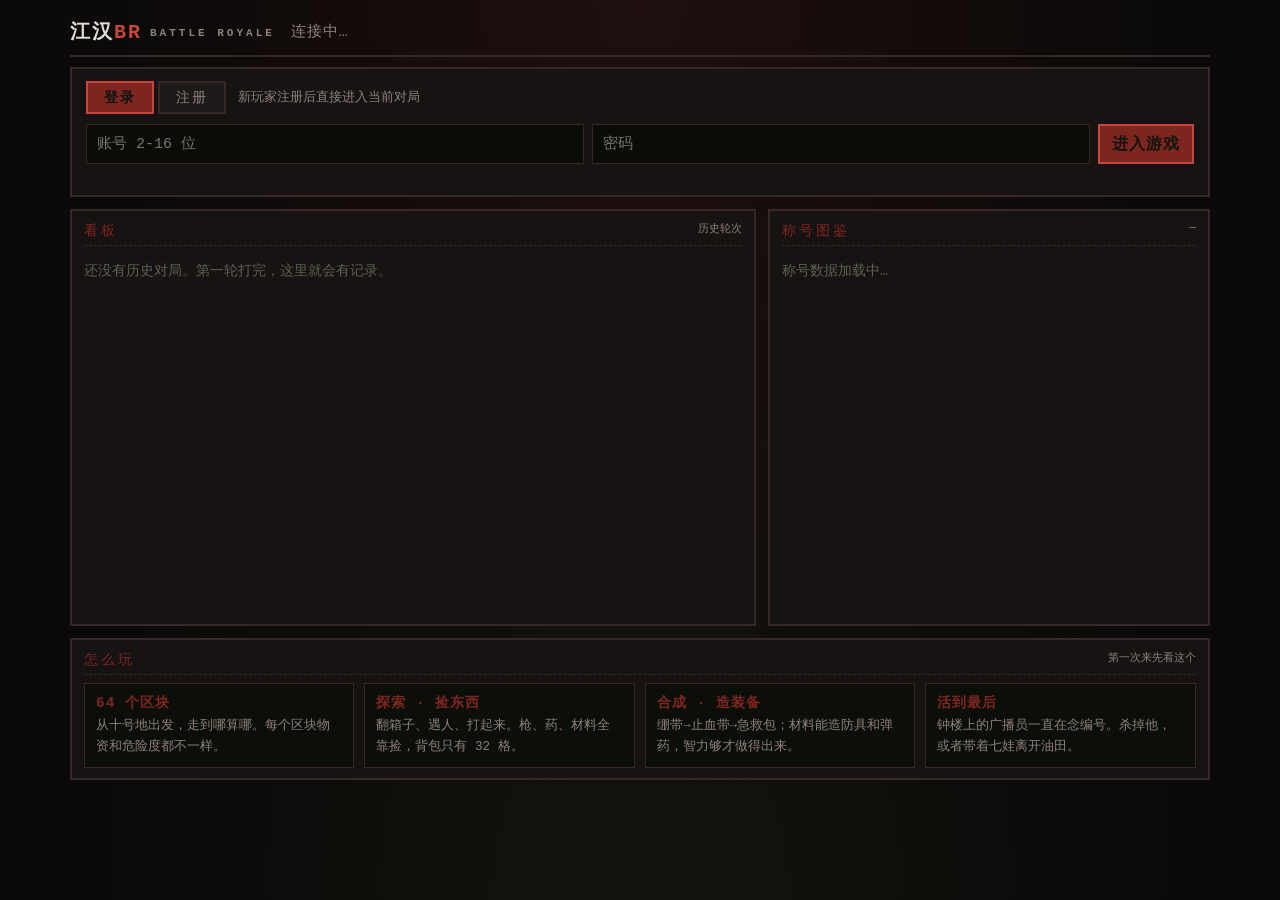
==== commit a24142cb: "第 44~47 轮：大厅、看板、称号图鉴 + 项目瘦身 - 大厅：登录 + 看板 + 称号图鉴 + 开局倒计时 + 玩法说明，每 3 秒自刷 - 看板：胜负判定徽章（胜/败/时间到/中止）+ 展开看全" ====
--- a/public/index.html
+++ b/public/index.html
@@ -10,55 +10,69 @@
 <body>
 
 <!-- ============ 登录 ============ -->
-<div id="loginScreen" class="screen">
-  <div class="login-box">
-    <div class="logo">
-      <div class="logo-mark">
-        <svg viewBox="0 0 48 48" width="56" height="56" shape-rendering="crispEdges">
-          <rect x="0" y="0" width="48" height="48" fill="#120d0d"/>
-          <rect x="1" y="1" width="46" height="46" fill="none" stroke="#c8453a" stroke-width="2"/>
-          <polygon points="24,10 19,33 29,33" fill="none" stroke="#c8453a" stroke-width="2"/>
-          <rect x="20" y="20" width="8" height="2" fill="#7d2620"/>
-          <rect x="19" y="26" width="10" height="2" fill="#7d2620"/>
-          <rect x="13" y="33" width="22" height="3" fill="#c8453a"/>
-          <rect x="23" y="6" width="2" height="4" fill="#ef7264"/>
-          <rect x="7" y="39" width="34" height="2" fill="#7d2620"/>
-        </svg>
-      </div>
-      <div class="logo-text">
-        <div class="logo-line1">江汉<span class="br">BR</span></div>
-        <div class="logo-line2">BATTLE ROYALE</div>
-      </div>
-    </div>
-    <div class="logo-sub">64 区块 · 一个出口</div>
-
-    <div class="tabs">
-      <button class="tab active" data-tab="login">登录</button>
-      <button class="tab" data-tab="register">注册</button>
-    </div>
-
-    <div class="form">
-      <label>账号</label>
-      <input id="inUser" type="text" maxlength="16" autocomplete="username" placeholder="2-16 位">
-      <label>密码</label>
-      <input id="inPass" type="password" maxlength="32" autocomplete="current-password" placeholder="至少 4 位">
-      <button id="btnAuth" class="btn primary big">进入油田</button>
-      <div id="authMsg" class="msg"></div>
-    </div>
-
-    <div class="login-foot">
-      数据保存在本地 store/ 目录，纯文件存储，方便调试。
-    </div>
-  </div>
-</div>
-
-<!-- ============ 等待开局 / 轮次结束 ============ -->
-<div id="waitScreen" class="screen hidden">
-  <div class="wait-box">
-    <div class="wait-title" id="waitTitle">等待开局</div>
-    <div class="wait-sub" id="waitSub"></div>
-    <div class="wait-body" id="waitBody"></div>
-    <div class="wait-actions" id="waitActions"></div>
+<!-- ============ 大厅：登录 + 看板 + 成就榜 + 开局状态 ============ -->
+<div id="lobbyScreen" class="screen hidden">
+  <div class="lobby">
+    <header class="lobby-head">
+      <div class="lh-brand">江汉<span class="br">BR</span><i>BATTLE ROYALE</i></div>
+      <div class="lh-status">
+        <b id="lobbyState">—</b>
+        <span id="lobbyTimer" class="lh-timer"></span>
+      </div>
+    </header>
+    <div id="lobbyBanner" class="lobby-banner hidden"></div>
+
+    <footer class="lobby-foot">
+      <!-- 未登录：账号密码 -->
+      <div id="lobbyLogin" class="lobby-login hidden">
+        <div class="ll-head">
+          <div class="ll-tabs">
+            <button class="tab active" data-tab="login">登录</button>
+            <button class="tab" data-tab="register">注册</button>
+          </div>
+          <span class="ll-tip">新玩家注册后直接进入当前对局</span>
+        </div>
+        <div class="ll-row">
+          <input id="inUser" type="text" maxlength="16" autocomplete="username" placeholder="账号 2-16 位">
+          <input id="inPass" type="password" maxlength="32" autocomplete="current-password" placeholder="密码">
+          <button id="btnAuth" class="btn primary">进入游戏</button>
+        </div>
+        <div id="authMsg" class="msg"></div>
+      </div>
+
+      <!-- 已登录：你的状态 + 上一轮战报 -->
+      <div id="lobbyMe" class="lobby-me hidden">
+        <div class="lm-head">
+          <span class="lm-user" id="lmUser"></span>
+          <span class="lm-hint" id="lmHint"></span>
+          <div class="lm-actions" id="lmActions"></div>
+        </div>
+        <div class="lm-stats" id="lmStats"></div>
+        <div class="lm-recent" id="lmRecent"></div>
+        <div id="lmReport" class="lm-report"></div>
+      </div>
+    </footer>
+
+    <main class="lobby-main">
+      <section class="lobby-card">
+        <div class="card-title">看板 <em class="side-sub" id="boardSub">历史轮次</em></div>
+        <div id="lobbyBoard" class="board-list"></div>
+      </section>
+      <section class="lobby-card lobby-ach-card">
+        <div class="card-title">称号图鉴 <em class="side-sub" id="achSub">—</em></div>
+        <div id="lobbyAch" class="ach-list"></div>
+      </section>
+      <section class="lobby-card lobby-help">
+        <div class="card-title">怎么玩 <em class="side-sub">第一次来先看这个</em></div>
+        <div class="help-grid">
+          <div class="hcell"><b>64 个区块</b><span>从十号地出发，走到哪算哪。每个区块物资和危险度都不一样。</span></div>
+          <div class="hcell"><b>探索 · 捡东西</b><span>翻箱子、遇人、打起来。枪、药、材料全靠捡，背包只有 32 格。</span></div>
+          <div class="hcell"><b>合成 · 造装备</b><span>绷带→止血带→急救包；材料能造防具和弹药，智力够才做得出来。</span></div>
+          <div class="hcell"><b>活到最后</b><span>钟楼上的广播员一直在念编号。杀掉他，或者带着七娃离开油田。</span></div>
+        </div>
+      </section>
+    </main>
+
   </div>
 </div>
 
@@ -145,11 +159,15 @@
       </div>
       <div class="zone-bar">
         <div class="zone-head">
-          <span id="zRegion" class="region-tag">十号地</span>
-          <span id="zName" class="zone-name">十号地</span>
-          <span id="zShop" class="shop-tag hidden">商人</span>
-          <span id="zSupply" class="supply-tag hidden">空投</span>
-          <span id="zDanger" class="danger">危险 1</span>
+          <div class="zh-left">
+            <span id="zRegion" class="region-tag">十号地</span>
+            <span id="zName" class="zone-name">十号地</span>
+          </div>
+          <div class="zh-tags">
+            <span id="zShop" class="shop-tag hidden">商人</span>
+            <span id="zSupply" class="supply-tag hidden">空投</span>
+            <span id="zMarket" class="market-tag hidden">黑市</span>
+          </div>
         </div>
         <div id="zDesc" class="zone-desc"></div>
         <div class="zone-actions">
@@ -157,32 +175,42 @@
           <button id="btnRest" class="btn">原地休息 <em>+精力 / 有风险</em></button>
           <button id="btnShop" class="btn hidden">商店</button>
           <button id="btnNpc" class="btn hidden">交谈</button>
+          <button id="btnMarket" class="btn market-btn hidden">黑市</button>
+          <button id="btnMerc" class="btn merc-btn hidden">佣兵</button>
         </div>
       </div>
     </section>
 
     <!-- ========== 右栏：交互 ========== -->
     <aside class="col-right">
-      <div class="card grow">
+      <!-- 排名 / 公屏：两块合成一张卡，按钮切换 -->
+      <div class="card side-panel" id="panelTop">
         <div class="card-title tabbed">
-          <button class="ctab active" data-ctab="log">记录</button>
-          <button class="ctab" data-ctab="chat">聊天</button>
-          <button class="ctab" data-ctab="rank">排行</button>
-        </div>
-        <div id="paneLog" class="pane"><div id="logList" class="log-list"></div></div>
-        <div id="paneChat" class="pane hidden">
-          <div class="chat-tabs">
-            <button class="chtab active" data-ch="public">公共</button>
-            <button class="chtab" data-ch="zone">区块</button>
-            <button class="chtab" data-ch="private">私聊</button>
-          </div>
+          <button class="stab active" data-stab="sys">公屏</button>
+          <button class="stab" data-stab="rank">排名</button>
+          <em id="rankSub" class="side-sub">—</em>
+        </div>
+        <div id="paneSys" class="pane"><div id="sysList" class="log-list"></div></div>
+        <div id="paneRank" class="pane hidden"><div id="rankList" class="rank-list"></div></div>
+      </div>
+
+      <!-- 信息 / 区块 / 私聊：个人日志 + 聊天合成一张卡 -->
+      <div class="card side-panel grow" id="panelInfo">
+        <div class="card-title tabbed">
+          <button class="ctab active" data-ch="info"
+            data-hint="信息：你自己的行动记录（拾取、战斗、称号），加上公共频道的消息。全服都能看见你说的话。">信息</button>
+          <button class="ctab" data-ch="zone"
+            data-hint="区块：只有和你站在同一个区块的玩家能看见。适合喊附近的人，远处的人听不到。">区块</button>
+          <button class="ctab" data-ch="private"
+            data-hint="私聊：只有你和对方能看见。输入时用 @玩家ID 开头，例如 @a111 借把枪。">私聊</button>
+        </div>
+        <div class="info-pane">
           <div id="chatList" class="chat-list"></div>
-          <div class="chat-input">
-            <input id="chatText" type="text" maxlength="200" placeholder="说点什么…（@玩家ID 私聊）">
-            <button id="btnSend" class="btn tiny">发送</button>
-          </div>
-        </div>
-        <div id="paneRank" class="pane hidden"><div id="rankList" class="rank-list"></div></div>
+        </div>
+        <div class="chat-input">
+          <input id="chatText" type="text" maxlength="200" placeholder="说点什么…（@玩家ID 私聊）">
+          <button id="btnSend" class="btn tiny">发送</button>
+        </div>
       </div>
 
       <div class="bottom-btns">
--- a/public/style.css
+++ b/public/style.css
@@ -1783,3 +1783,442 @@
 /* 品质标签跟描述同一行，描述占满左侧 */
 .tip-subrow { display: flex; gap: 8px; align-items: flex-start; margin-bottom: 0; }
 .tip-subrow .tip-desc { flex: 1; min-width: 0; margin-bottom: 0; }
+
+/* ============ 右栏三块：排名 / 公屏 / 信息 ============ */
+/* 以前是一个卡片三个 tab，玩家经常不知道点哪儿切换；改成三块同时可见 */
+.side-panel { display: flex; flex-direction: column; min-height: 0; }
+.side-panel.grow { flex: 1 1 0; }
+#panelRank { flex: 0 0 auto; }
+#panelRank .rank-list { max-height: 168px; overflow-y: auto; }
+.side-sub {
+  float: right; font-style: normal; font-size: 0.78em;
+  color: var(--dim); letter-spacing: 0; font-weight: normal;
+}
+/* 聊天频道切换塞进标题行，省一行高度 */
+.chat-tabs.inline {
+  float: right; display: inline-flex; gap: 3px;
+  margin: 0; border: none; padding: 0;
+}
+.chat-tabs.inline .chtab { flex: 0 0 auto; padding: 1px 8px; letter-spacing: 0; }
+
+/* ============ 黑市弹窗 ============ */
+.mk-row {
+  display: flex; align-items: center; gap: 8px;
+  padding: 5px 2px; border-bottom: 1px dotted #262b20;
+}
+.mk-name { flex: 1; font-size: clamp(14px, 0.99vw, 19px); }
+.mk-sub { display: block; font-style: normal; font-size: 0.78em; color: var(--dim); }
+.mk-price { color: var(--accent2); font-size: clamp(14px, 0.99vw, 19px); }
+.mk-price.no { color: var(--bad); }
+.mk-row .btn { flex: 0 0 auto; }
+
+/* ============ 结算战报 ============ */
+.report-box {
+  border: 1px solid var(--line); background: var(--panel2);
+  padding: 12px 14px; margin: 0 auto 6px; max-width: 520px;
+}
+.report-title {
+  font-size: clamp(13px, 0.95vw, 18px); letter-spacing: 4px;
+  color: var(--accent2); text-align: center; margin-bottom: 10px;
+}
+.report-line {
+  margin: 0 0 8px; line-height: 1.85;
+  font-size: clamp(14px, 1.02vw, 20px); color: #cfc9bf;
+}
+.report-sum {
+  margin-top: 10px; padding-top: 8px; border-top: 1px dashed var(--line);
+  font-size: clamp(13px, 0.92vw, 17px); color: var(--dim); text-align: right;
+}
+
+/* ============ 右栏：公屏(系统) / 信息(个人+聊天) ============ */
+/* 公屏只放系统播报，高度固定；信息面板里个人日志和聊天上下分 */
+#panelSys { flex: 0 0 auto; }
+#panelSys .log-list { max-height: 150px; overflow-y: auto; }
+
+#panelInfo { flex: 1 1 0; }
+.info-log {
+  flex: 0 0 32%; min-height: 60px;
+  overflow-y: auto; padding-bottom: 6px;
+  border-bottom: 1px dashed var(--line);
+}
+.chat-block {
+  flex: 1 1 0; min-height: 0;
+  display: flex; flex-direction: column;
+  padding-top: 6px;
+}
+.chat-block .chat-tabs { margin-bottom: 5px; }
+.chat-block .chat-list { flex: 1 1 0; min-height: 40px; }
+
+/* ============ 悬浮提示 ============ */
+.hint-pop {
+  position: fixed; z-index: 9999; width: 250px;
+  padding: 9px 11px; pointer-events: none;
+  background: #171a13; border: 1px solid var(--accent);
+  color: #e8e3d6; font-size: clamp(12.5px, 0.9vw, 16px); line-height: 1.7;
+  opacity: 0; transition: opacity .12s ease;
+  box-shadow: 0 6px 20px rgba(0,0,0,0.55);
+}
+.hint-pop.show { opacity: 1; }
+
+/* 黑市常驻提示：贴在区域栏，随时能看到它在哪、还剩多久 */
+.market-tag {
+  font-size: clamp(12.6px, 0.904vw, 18px); padding: 2px 7px;
+  background: #2a1414; color: #e07070; border: 1px solid #6a2424;
+  letter-spacing: 1px;
+}
+.market-tag.here {
+  background: #3a1616; color: #ff9a9a; border-color: #a33;
+  animation: blink 1.6s infinite;
+}
+
+/* ============ 右栏改版：两张卡 + 标题内 tab ============ */
+/* 卡一：排名 / 公屏（切换）  卡二：信息 / 区块 / 私聊（切换） */
+.stab {
+  background: none; border: none; color: var(--dim); font-family: inherit;
+  font-size: clamp(14.4px, 1.027vw, 20px); letter-spacing: 2px; padding: 4px 9px;
+  cursor: pointer; border-bottom: 2px solid transparent;
+}
+.stab.active { color: var(--accent); border-bottom-color: var(--accent); }
+.card-title.tabbed .side-sub { float: none; margin-left: auto; }
+
+#panelTop { flex: 0 0 auto; }
+#panelTop .pane { flex: 1 1 0; min-height: 0; }
+#panelTop #rankList, #panelTop #sysList { max-height: 148px; overflow-y: auto; }
+
+#panelInfo { flex: 1 1 0; }
+.info-pane { flex: 1 1 0; min-height: 0; display: flex; flex-direction: column; }
+.info-log {
+  flex: 0 0 42%; min-height: 48px; overflow-y: auto;
+  padding-bottom: 6px; margin-bottom: 6px; border-bottom: 1px dashed var(--line);
+}
+.info-log.hidden { display: none; }
+.info-pane .chat-list { flex: 1 1 0; min-height: 40px; overflow-y: auto; }
+
+/* ============ NPC 按钮统一放在地图下方区域栏 ============ */
+/* 以前黑市/佣兵挤在右下角的背包栏里，被压成竖条，看不清 */
+.zone-actions { flex-wrap: wrap; }
+.market-btn { background: #2a1414; color: #e87878; border-color: #6a2424; }
+.market-btn:hover { background: #3a1a1a; color: #ff9a9a; }
+.merc-btn { background: #13202b; color: #7fb6e0; border-color: #24506a; }
+.merc-btn:hover { background: #1a2c3a; color: #a5d0f0; }
+
+/* 卡一的两个面板：固定高度，切 tab 时卡片不跳；flex-basis:0 在内容自适应容器里会塌成 0 */
+#panelTop .pane { flex: 0 0 auto; height: 150px; }
+#panelTop #rankList,
+#panelTop #sysList { height: 100%; max-height: none; overflow-y: auto; }
+
+/* 地图悬浮窗里的黑市/佣兵提示：强提醒，一眼能看到 */
+.map-tip .mt-market {
+  margin-top: 4px; padding-top: 4px;
+  border-top: 1px dashed rgba(224,80,80,0.45);
+  color: #ff6b6b; font-weight: bold; letter-spacing: 1px;
+  text-shadow: 0 0 8px rgba(255,70,70,0.75);
+  animation: blink 1.4s infinite;
+}
+.map-tip .mt-merc {
+  margin-top: 4px; padding-top: 4px;
+  border-top: 1px dashed rgba(120,180,224,0.45);
+  color: #7fb6e0; font-weight: bold; letter-spacing: 1px;
+  text-shadow: 0 0 8px rgba(90,160,220,0.65);
+}
+
+/* 悬浮窗可能有多行，别让它顶出地图 */
+.map-tip { max-width: 340px; white-space: normal; line-height: 1.5; }
+
+/* ============ 区域栏重排 ============ */
+/* 原来「区域+名字+商人+空投+黑市+危险」全挤一行，有商店的区块直接糊成一团。
+   现在：左边区域+名字，右边状态标签自动换行，危险提示去掉（地图悬浮窗里还有）。 */
+.zone-head {
+  display: flex; align-items: center; gap: 12px;
+  flex-wrap: wrap;
+}
+.zh-left { display: flex; align-items: center; gap: 10px; flex: 0 0 auto; }
+.zh-tags {
+  display: flex; align-items: center; gap: 6px;
+  flex: 1 1 auto; flex-wrap: wrap; min-width: 0;
+}
+
+/* ============ 大厅：登录 + 看板 + 成就榜 ============ */
+/* 以前没开局时是个只能点「刷新」的死界面，新玩家不知道能干嘛。
+   现在整页就是大厅：顶栏看状态和倒计时，中间看板 + 成就榜，底部登录或进局。 */
+#lobbyScreen {
+  display: flex;
+  background:
+    radial-gradient(ellipse at 50% 0%, rgba(200,69,58,0.10), transparent 58%),
+    radial-gradient(ellipse at 50% 100%, rgba(90,110,60,0.10), transparent 60%),
+    var(--bg);
+  overflow-y: auto;
+}
+
+.lobby {
+  width: 100%; max-width: 1180px; margin: 0 auto;
+  padding: 18px 20px 26px;
+  display: flex; flex-direction: column; gap: 12px;
+  min-height: 100%;
+}
+
+/* 顶栏 */
+.lobby-head {
+  display: flex; align-items: center; gap: 16px; flex-wrap: wrap;
+  padding-bottom: 10px; border-bottom: 2px solid var(--line);
+}
+.lh-brand {
+  font-size: clamp(20px, 1.43vw, 28px); font-weight: bold; letter-spacing: 2px;
+  color: var(--text); white-space: nowrap;
+}
+.lh-brand .br { color: var(--accent); }
+.lh-brand i {
+  font-style: normal; font-size: 11px; letter-spacing: 3px;
+  color: var(--dim); margin-left: 8px; vertical-align: middle;
+}
+.lh-status { flex: 1; display: flex; align-items: baseline; gap: 12px; flex-wrap: wrap; }
+.lh-status b { font-size: clamp(15px, 1.07vw, 21px); letter-spacing: 1px; color: var(--dim); font-weight: normal; }
+.lh-status b.lh-live { color: var(--good); }
+.lh-status b.lh-over { color: var(--bad); }
+.lh-timer { font-size: clamp(13.8px, 0.99vw, 19px); color: var(--accent2); letter-spacing: 1px; }
+.lh-user { font-size: clamp(13.8px, 0.99vw, 19px); color: var(--accent); letter-spacing: 1px; }
+
+/* 中间两栏 */
+.lobby-main {
+  flex: 1 1 auto; min-height: 0;
+  display: grid; grid-template-columns: 1.55fr 1fr; gap: 12px;
+  align-items: stretch;
+}
+.lobby-card {
+  background: var(--panel); border: 2px solid var(--line);
+  padding: 10px 12px; display: flex; flex-direction: column; min-height: 0;
+}
+.lobby-card .card-title { margin-bottom: 8px; }
+
+/* 看板 */
+.board-list { flex: 1 1 0; min-height: 120px; max-height: 46vh; overflow-y: auto; }
+.brow {
+  display: flex; align-items: center; gap: 10px;
+  padding: 6px 4px; border-bottom: 1px dotted #262b20;
+  font-size: clamp(13.8px, 0.99vw, 19px);
+}
+.brow:hover { background: rgba(255,255,255,0.025); }
+.br-l { flex: 0 0 auto; display: flex; align-items: center; gap: 8px; }
+.br-id { color: var(--accent); letter-spacing: 1px; }
+.br-reason { color: var(--dim); font-size: 0.86em; }
+.br-top { flex: 1 1 auto; display: flex; gap: 12px; flex-wrap: wrap; min-width: 0; }
+.br-top i { font-style: normal; color: var(--text); white-space: nowrap; }
+.br-top i em { color: var(--accent2); font-style: normal; margin-right: 2px; }
+.br-top i b { color: var(--accent2); font-weight: normal; }
+.br-r { flex: 0 0 auto; color: var(--dim); font-size: 0.86em; }
+
+/* 成就榜 */
+.ach-list { flex: 1 1 0; min-height: 120px; max-height: 46vh; overflow-y: auto; }
+.arow {
+  display: flex; align-items: baseline; gap: 8px; flex-wrap: wrap;
+  padding: 5px 4px; border-bottom: 1px dotted #262b20;
+  font-size: clamp(13.1px, 0.94vw, 18px);
+}
+.ar-round { color: var(--dim); font-size: 0.85em; flex: 0 0 auto; }
+.ar-name { color: var(--text); flex: 0 0 auto; }
+.ar-titles { display: flex; gap: 4px; flex-wrap: wrap; }
+.ar-titles em {
+  font-style: normal; font-size: 0.88em; padding: 0 5px;
+  background: #2a2416; color: var(--accent2); border: 1px solid #4a3f22;
+}
+
+/* 底部：登录 or 我的状态 */
+.lobby-foot {
+  background: var(--panel); border: 2px solid var(--line); padding: 12px 14px;
+}
+.lobby-login .ll-head { display: flex; align-items: center; gap: 12px; margin-bottom: 10px; flex-wrap: wrap; }
+.ll-tabs { display: flex; gap: 4px; }
+.ll-tabs .tab { flex: 0 0 auto; padding: 5px 16px; font-size: clamp(14.4px, 1.03vw, 20px); }
+.ll-tip { font-size: clamp(12.6px, 0.9vw, 17px); color: var(--dim); }
+.ll-row { display: flex; gap: 8px; flex-wrap: wrap; }
+.ll-row input {
+  flex: 1 1 150px; min-width: 130px; background: #0a0c07; border: 1px solid var(--line);
+  color: var(--text); font-family: inherit; font-size: clamp(15px, 1.07vw, 21px);
+  padding: 8px 10px; outline: none;
+}
+.ll-row input:focus { border-color: var(--accent); }
+.ll-row .btn { flex: 0 0 auto; }
+.lobby-login .msg { font-size: clamp(13.1px, 0.94vw, 18px); color: var(--bad); margin-top: 6px; min-height: 1em; }
+
+.lobby-me .lm-head { display: flex; align-items: center; gap: 12px; flex-wrap: wrap; }
+.lm-user { font-size: clamp(15px, 1.07vw, 21px); color: var(--accent); letter-spacing: 1px; }
+.lm-hint { flex: 1; font-size: clamp(13.1px, 0.94vw, 18px); color: var(--dim); }
+.lm-actions { display: flex; gap: 8px; flex-wrap: wrap; }
+.lm-report { margin-top: 10px; }
+.lm-report .report-box { max-width: none; margin: 0; }
+
+@media (max-width: 900px) {
+  .lobby-main { grid-template-columns: 1fr; }
+  .board-list, .ach-list { max-height: 30vh; }
+}
+
+/* 成就榜：本轮实时的用亮色，历史轮次暗一点 */
+.arow.live .ar-round b {
+  font-weight: normal; color: var(--good); margin-left: 4px;
+  font-size: 0.9em; letter-spacing: 1px;
+}
+
+/* 大厅：卡片按内容高度，别被拉伸出一大片空白 */
+.lobby-main { flex: 0 0 auto; align-items: start; }
+.ar-titles em.cnt { background: #1f1f1a; color: var(--dim); border-color: #333; }
+
+/* 大厅底部「怎么玩」：新玩家第一眼要知道这游戏在干嘛 */
+.lobby-help { grid-column: 1 / -1; }
+.help-grid { display: grid; grid-template-columns: repeat(auto-fit, minmax(220px, 1fr)); gap: 10px; }
+.hcell { background: #0c0e08; border: 1px solid var(--line); padding: 9px 11px; }
+.hcell b { display: block; color: var(--accent2); font-size: clamp(14.4px, 1.03vw, 20px); letter-spacing: 1px; margin-bottom: 4px; }
+.hcell span { display: block; color: var(--dim); font-size: clamp(12.6px, 0.9vw, 17px); line-height: 1.65; }
+
+/* ============ 大厅微调（第 46 轮续） ============ */
+/* 两个榜单框加高，往下多长一截 */
+.board-list, .ach-list { min-height: 300px; max-height: 56vh; }
+
+/* 看板左侧：轮次+原因在上，时间在下 */
+.br-l { flex-direction: column; align-items: flex-start; gap: 2px; }
+.br-head { display: flex; align-items: center; gap: 8px; }
+.br-time { color: var(--dim); font-size: 0.78em; letter-spacing: 0.5px; white-space: nowrap; }
+
+/* 成就榜的称号可以悬浮看详情 */
+.ar-titles em { cursor: help; }
+.ar-titles em:hover { background: #3a3220; border-color: var(--accent2); }
+
+/* 切换账号：低调一点，别和主按钮抢 */
+.btn.lm-switch { background: none; border-color: var(--line); color: var(--dim); }
+.btn.lm-switch:hover { color: var(--bad); border-color: var(--bad); }
+
+/* ============ 大厅看板重排（第三版） ============ */
+/* 一行拆成「轮次信息」+「前三名」两段：时间/人数靠右，不再挤在窄左边栏里 */
+.board-list, .ach-list { min-height: 360px; max-height: 60vh; }
+
+.brow {
+  display: flex; flex-direction: column; align-items: stretch; gap: 6px;
+  padding: 9px 6px; border-bottom: 1px dotted #262b20;
+}
+.br-head { display: flex; align-items: baseline; gap: 10px; flex-wrap: wrap; }
+.br-id { color: var(--accent); font-size: 1.08em; letter-spacing: 1px; }
+.br-reason { color: var(--text); }
+.br-meta {
+  margin-left: auto; display: flex; align-items: baseline; gap: 14px;
+  color: var(--dim); font-size: 0.8em; white-space: nowrap;
+}
+.br-meta .br-time { font-size: 1em; color: var(--dim); }
+
+/* 前三名：名次方块徽章 + 名字 + 分数（明确写「分」） */
+.br-top { display: flex; gap: 18px; flex-wrap: wrap; flex: 0 0 auto; }
+.tk { display: inline-flex; align-items: center; gap: 5px; }
+.tk .rk {
+  font-style: normal; width: 17px; height: 17px; line-height: 15px;
+  text-align: center; font-size: 0.78em; background: #22241c;
+  color: var(--dim); border: 1px solid #3a3f30;
+}
+.tk .rk.r1 { background: #3a2f12; color: #f0c04a; border-color: #7a6020; }
+.tk .rk.r2 { background: #2a2c2e; color: #c0c8cc; border-color: #4a5256; }
+.tk .rk.r3 { background: #2e2419; color: #c08a52; border-color: #5c452c; }
+.tk .nm { color: var(--text); }
+.tk b { color: var(--accent2); font-weight: normal; }
+.tk i { font-style: normal; color: var(--dim); font-size: 0.82em; margin-left: -2px; }
+
+/* ============ 称号图鉴 ============ */
+/* 悬浮窗要能换行：称号说明是多行的（名字 / 分类+稀有度 / 描述 / 条件） */
+.hint-pop { white-space: pre-line; }
+
+.ach-cat {
+  display: flex; justify-content: space-between; align-items: baseline;
+  margin: 9px 0 4px; padding-bottom: 3px; border-bottom: 1px solid var(--line);
+  color: var(--accent2); font-size: 0.86em; letter-spacing: 1px;
+}
+.ach-cat:first-child { margin-top: 2px; }
+.ach-cat em { font-style: normal; color: var(--dim); font-size: 0.9em; letter-spacing: 0; }
+
+.ach-grid { display: grid; grid-template-columns: 1fr 1fr; gap: 1px 10px; }
+.achrow {
+  display: flex; justify-content: space-between; align-items: baseline; gap: 4px;
+  padding: 2px 3px; font-size: clamp(11.8px, 0.84vw, 15px);
+  color: #55584c;                       /* 未解锁：压暗 */
+}
+.achrow.got { color: var(--text); }     /* 已解锁：正常亮度 */
+.achrow:hover { background: rgba(255,255,255,0.04); }
+.achrow .an { overflow: hidden; text-overflow: ellipsis; white-space: nowrap; }
+.achrow .as { color: #41443a; font-size: 0.8em; letter-spacing: -1px; flex: 0 0 auto; }
+.achrow.got .as { color: var(--accent2); }
+
+/* ============ 看板：胜负判定徽章 ============ */
+.br-head { align-items: center; }
+.vd {
+  display: inline-block; min-width: 42px; text-align: center;
+  padding: 1px 6px; font-size: 0.78em; letter-spacing: 1px;
+  border: 1px solid; cursor: help; flex: 0 0 auto;
+}
+.vd-win  { background: #17240f; color: #9bd06a; border-color: #3f6b28; }
+.vd-lose { background: #2a1414; color: #e87878; border-color: #6a2424; }
+.vd-time { background: #2a2416; color: #e0c060; border-color: #5c4a20; }
+.vd-void { background: #1e1f1a; color: #8a8d80; border-color: #3a3d33; }
+
+/* 账号栏移到顶栏下方：作为「进入游戏」的第一步，视觉上要比内容区更靠前 */
+.lobby-foot { margin-top: -2px; }
+
+/* 提示条只是通知，绝不能吃鼠标事件 —— 否则它盖住的地图格子/按钮点不动 */
+.toast { pointer-events: none; }
+
+/* ============ 大厅：看板展开 / 结束横幅 / 个人战绩 ============ */
+/* 看板行可点开看全部参赛者 */
+.brow { cursor: pointer; }
+.bd-tip {
+  display: block; margin-top: 3px; font-size: 0.76em; color: #5c6152; letter-spacing: 1px;
+}
+.brow.open .bd-tip { display: none; }
+.br-detail { display: none; margin-top: 4px; padding: 6px 8px; background: #0b0d07; border-left: 2px solid var(--line); }
+.brow.open .br-detail { display: block; }
+.bd-row {
+  display: flex; align-items: baseline; gap: 7px; padding: 2px 0;
+  font-size: clamp(12.6px, 0.9vw, 17px);
+}
+.bd-rk {
+  font-style: normal; width: 16px; height: 16px; line-height: 14px; text-align: center;
+  font-size: 0.8em; background: #22241c; color: var(--dim); border: 1px solid #3a3f30; flex: 0 0 auto;
+}
+.bd-rk.bd1 { background: #3a2f12; color: #f0c04a; border-color: #7a6020; }
+.bd-nm { color: var(--text); flex: 0 0 auto; }
+.bd-sc { color: var(--accent2); font-weight: normal; }
+.bd-unit { font-style: normal; color: var(--dim); font-size: 0.82em; margin-left: -4px; }
+.bd-meta { color: var(--dim); font-size: 0.86em; margin-left: auto; }
+
+/* 轮次结束横幅 */
+.lobby-banner {
+  display: flex; align-items: center; gap: 12px; flex-wrap: wrap;
+  padding: 9px 14px; border: 2px solid; font-size: clamp(13.8px, 0.99vw, 19px);
+  animation: bannerIn .3s ease-out;
+}
+@keyframes bannerIn { from { opacity: 0; transform: translateY(-6px); } to { opacity: 1; transform: none; } }
+.lobby-banner b { letter-spacing: 1px; }
+.lobby-banner .lb-vd { font-weight: bold; letter-spacing: 2px; }
+.lobby-banner .lb-why, .lobby-banner .lb-champ { color: var(--dim); font-size: 0.9em; }
+.lobby-banner .lb-next { margin-left: auto; font-size: 0.9em; }
+.lb-win  { border-color: #3f6b28; background: #131c0c; color: #9bd06a; }
+.lb-lose { border-color: #6a2424; background: #1e0f0f; color: #e87878; }
+.lb-time { border-color: #5c4a20; background: #1c180c; color: #e0c060; }
+.lb-void { border-color: #3a3d33; background: #14150f; color: #8a8d80; }
+
+/* 个人战绩 */
+.lm-stats {
+  margin-top: 8px; padding-top: 8px; border-top: 1px dashed #262b20;
+  font-size: clamp(13.1px, 0.94vw, 18px); color: var(--accent2); letter-spacing: 0.5px;
+}
+.lm-recent { margin-top: 6px; display: flex; gap: 8px; flex-wrap: wrap; align-items: center; font-size: clamp(12.6px, 0.9vw, 17px); }
+.lm-recent em { font-style: normal; color: var(--dim); }
+.lm-recent .rc { padding: 1px 7px; border: 1px solid; }
+.rc-win  { color: #9bd06a; border-color: #3f6b28; background: #17240f; }
+.rc-lose { color: #e87878; border-color: #6a2424; background: #2a1414; }
+.rc-time { color: #e0c060; border-color: #5c4a20; background: #2a2416; }
+.rc-void { color: #8a8d80; border-color: #3a3d33; background: #1e1f1a; }
+
+/* 图鉴点开的详情 */
+.title-detail .td-sub { color: var(--dim); font-size: 0.9em; letter-spacing: 1px; }
+.title-detail .td-star { color: var(--accent2); letter-spacing: 0; }
+.title-detail .td-desc { margin: 10px 0 6px; line-height: 1.8; }
+.title-detail .td-cond { color: var(--dim); font-size: 0.92em; }
+.title-detail .td-owners { margin-top: 12px; display: flex; gap: 6px; flex-wrap: wrap; }
+.title-detail .td-owners span {
+  padding: 2px 8px; background: #2a2416; color: var(--accent2); border: 1px solid #4a3f22;
+}
+.achrow { cursor: pointer; }
